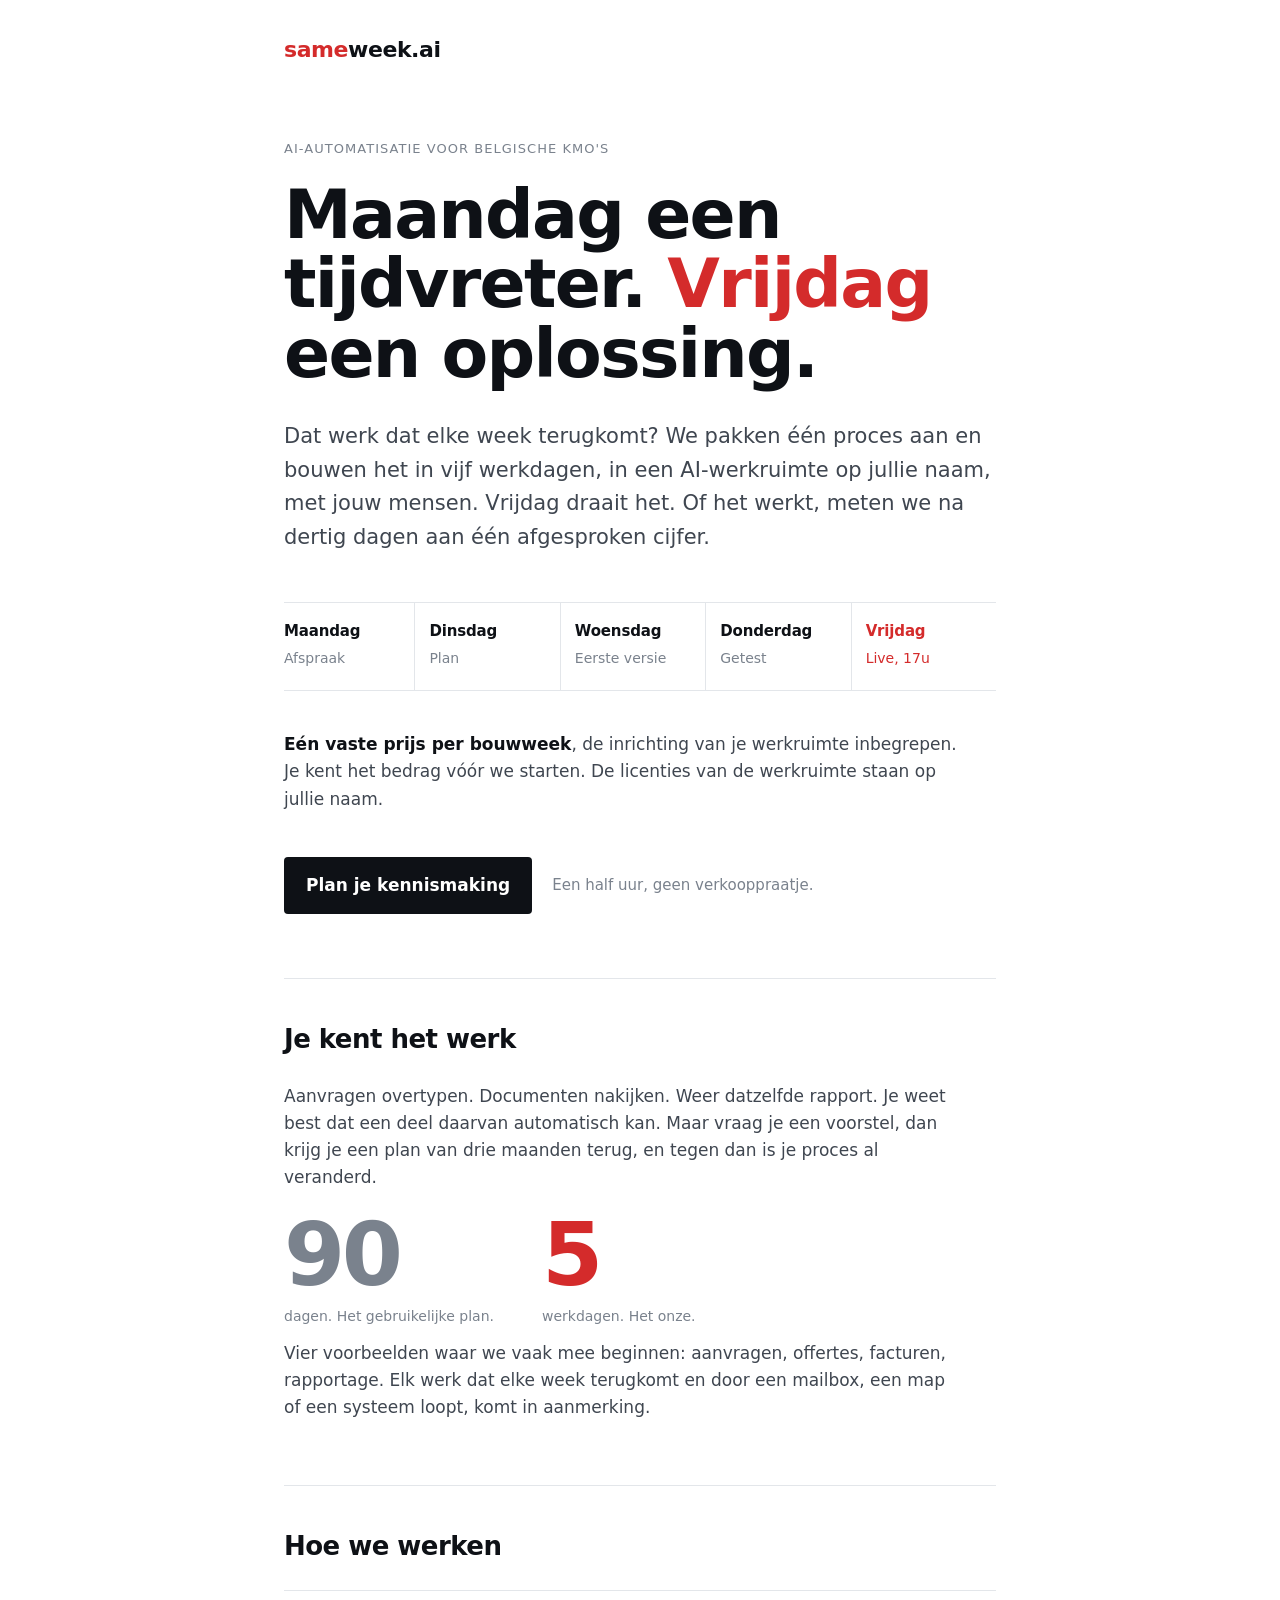
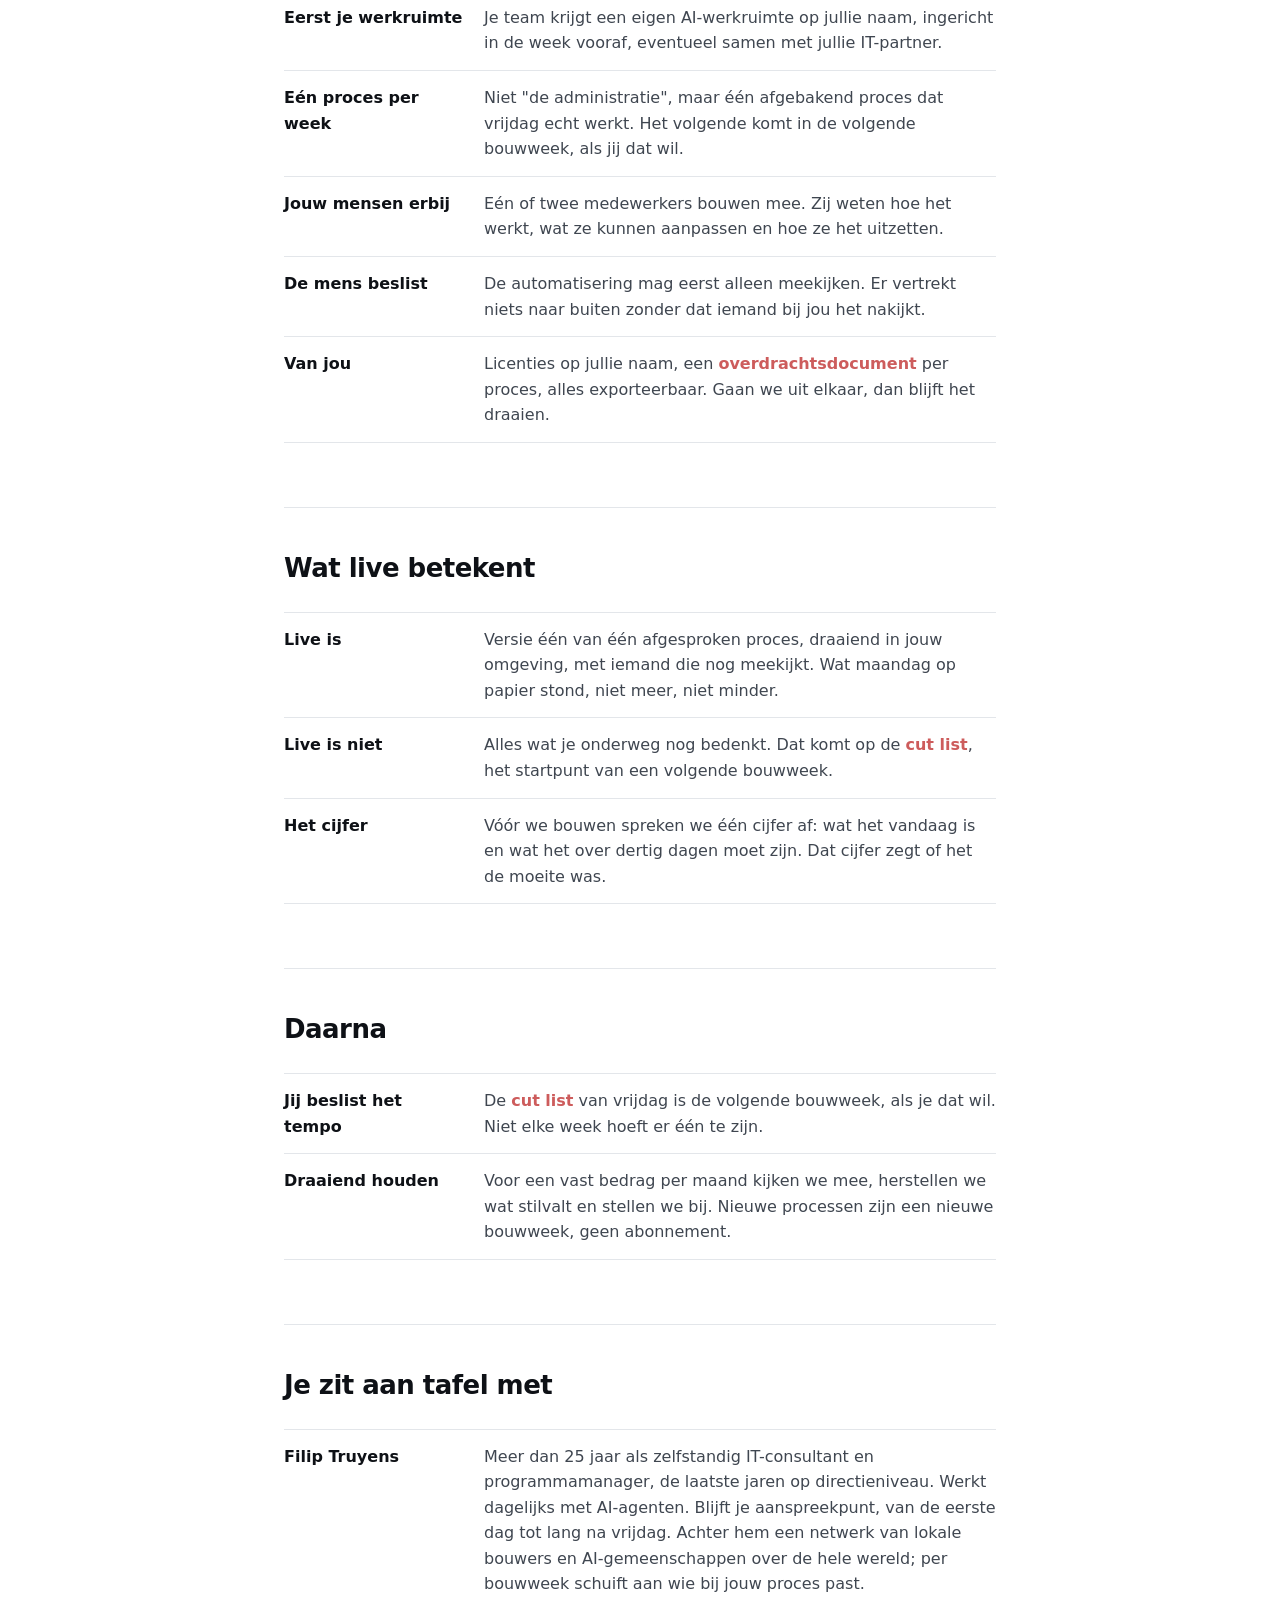
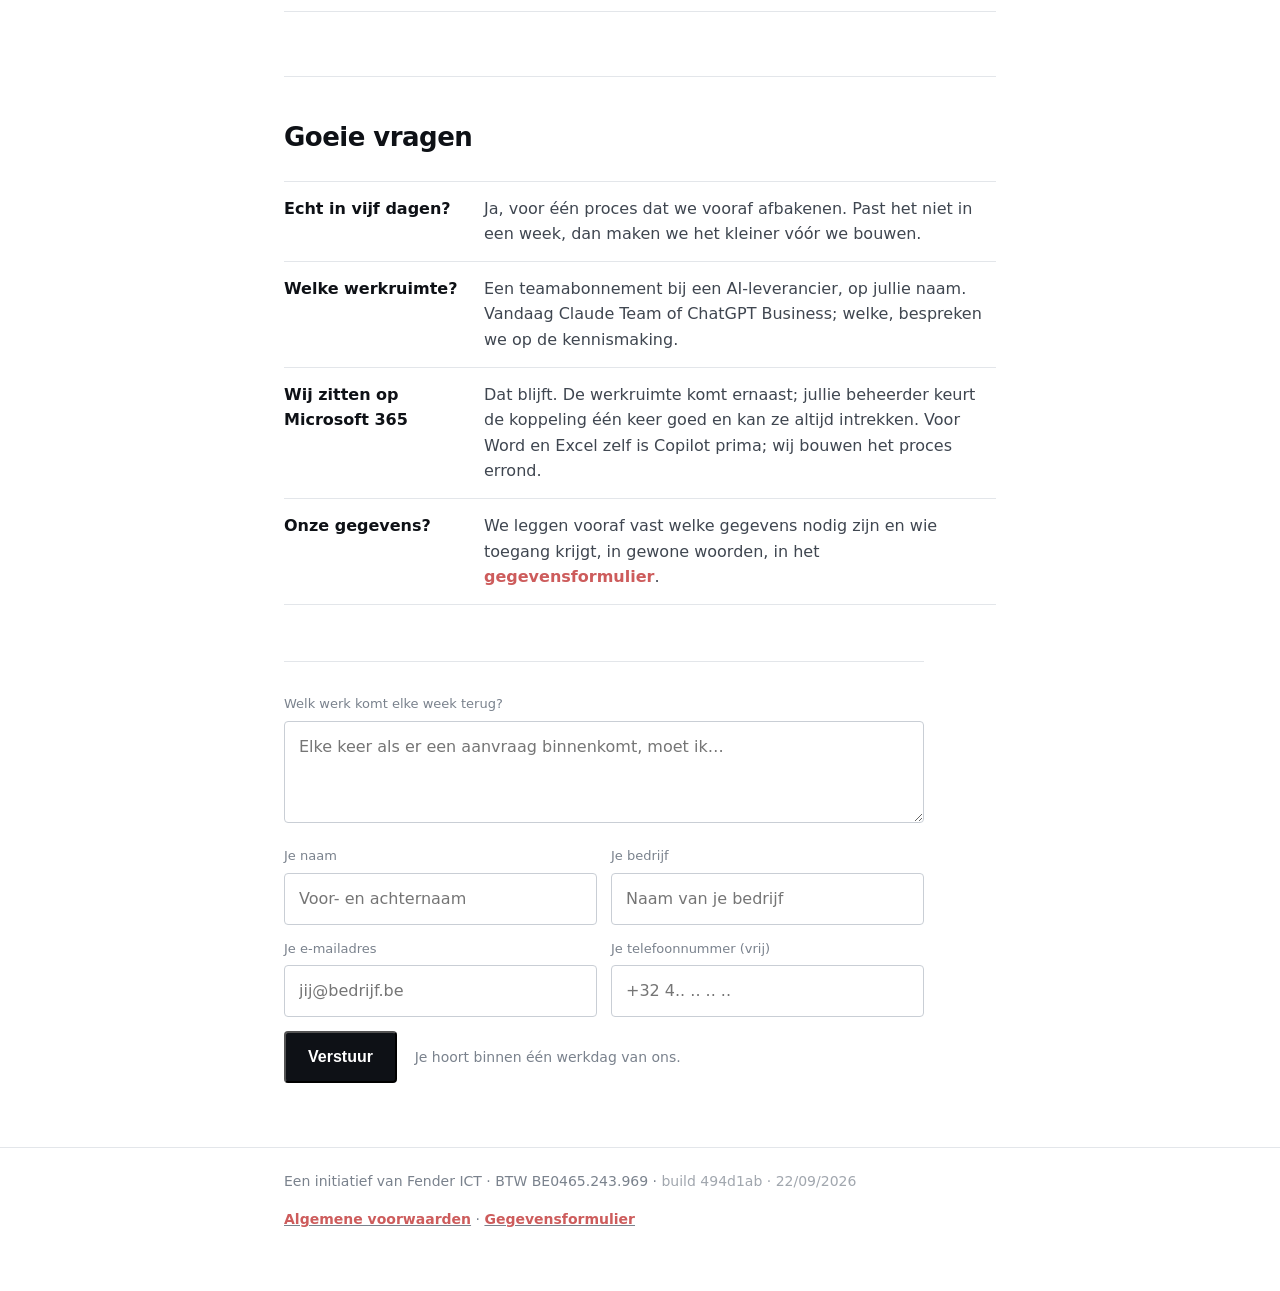
==== index.html @ 5e3fe1d9 "documentnamen vet en indian rood" ====
<!doctype html>
<html lang="nl">
<head>
<meta charset="utf-8">
<meta name="viewport" content="width=device-width, initial-scale=1, viewport-fit=cover">
<title>sameweek.ai · Maandag een tijdvreter. Vrijdag een oplossing.</title>
<meta name="description" content="Eén terugkerend proces minder op je bord. Sameweek.ai bouwt jouw AI-automatisatie in vijf werkdagen, in een AI-werkruimte op jullie naam, met jullie mensen.">
<meta property="og:type" content="website">
<meta property="og:site_name" content="sameweek.ai">
<meta property="og:locale" content="nl_BE">
<meta property="og:url" content="https://sameweek.ai/">
<meta property="og:title" content="Maandag een tijdvreter. Vrijdag een oplossing.">
<meta property="og:description" content="Eén terugkerend proces minder op je bord. Sameweek.ai bouwt jouw AI-automatisatie in vijf werkdagen, in een AI-werkruimte op jullie naam, met jullie mensen.">
<meta property="og:image" content="https://sameweek.ai/og.jpg">
<meta property="og:image:width" content="1200">
<meta property="og:image:height" content="630">
<meta property="og:image:alt" content="sameweek.ai: Maandag een tijdvreter. Vrijdag een oplossing.">
<meta name="twitter:card" content="summary_large_image">
<link rel="icon" href="data:image/svg+xml,<svg xmlns='http://www.w3.org/2000/svg' viewBox='0 0 32 32'><rect width='32' height='32' rx='6' fill='%230E1116'/><rect x='8' y='8' width='16' height='16' fill='%23D42B2B'/></svg>">
<link rel="stylesheet" href="stijl.css">
</head>
<body>
<header><div class="w"><a class="merk" href="/"><b>same</b>week.ai</a></div></header>
<main><div class="w">
  <p class="eyebrow">AI-automatisatie voor Belgische kmo's</p>
  <h1>Maandag een tijdvreter. <em>Vrijdag</em> een oplossing.</h1>
  <p class="lede">Dat werk dat elke week terugkomt? We pakken één proces aan en bouwen het in vijf werkdagen, in een AI-werkruimte op jullie naam, met jouw mensen. Vrijdag draait het. Of het werkt, meten we na dertig dagen aan één afgesproken cijfer.</p>

  <div class="week">
    <div><b>Maandag</b><span>Afspraak</span></div>
    <div><b>Dinsdag</b><span>Plan</span></div>
    <div><b>Woensdag</b><span>Eerste versie</span></div>
    <div><b>Donderdag</b><span>Getest</span></div>
    <div><b>Vrijdag</b><span>Live, 17u</span></div>
  </div>

  <p class="prijs"><b>Eén vaste prijs per bouwweek</b>, de inrichting van je werkruimte inbegrepen. Je kent het bedrag vóór we starten. De licenties van de werkruimte staan op jullie naam.</p>

  <div class="acties"><a class="knop" href="#contact">Plan je kennismaking</a><small>Een half uur, geen verkooppraatje.</small></div>

  <div class="blok"><h2>Je kent het werk</h2>
    <p class="tekst">Aanvragen overtypen. Documenten nakijken. Weer datzelfde rapport. Je weet best dat een deel daarvan automatisch kan. Maar vraag je een voorstel, dan krijg je een plan van drie maanden terug, en tegen dan is je proces al veranderd.</p>
    <div class="cijfers"><div><span class="n hol">90</span><small>dagen. Het gebruikelijke plan.</small></div><div><span class="n rood">5</span><small>werkdagen. Het onze.</small></div></div>
    <p class="tekst">Vier voorbeelden waar we vaak mee beginnen: aanvragen, offertes, facturen, rapportage. Elk werk dat elke week terugkomt en door een mailbox, een map of een systeem loopt, komt in aanmerking.</p>
  </div>

  <div class="blok"><h2>Hoe we werken</h2><div class="regels">
    <div><b>Eerst je werkruimte</b><p>Je team krijgt een eigen AI-werkruimte op jullie naam, ingericht in de week vooraf, eventueel samen met jullie IT-partner.</p></div>
    <div><b>Eén proces per week</b><p>Niet "de administratie", maar één afgebakend proces dat vrijdag echt werkt. Het volgende komt in de volgende bouwweek, als jij dat wil.</p></div>
    <div><b>Jouw mensen erbij</b><p>Eén of twee medewerkers bouwen mee. Zij weten hoe het werkt, wat ze kunnen aanpassen en hoe ze het uitzetten.</p></div>
    <div><b>De mens beslist</b><p>De automatisering mag eerst alleen meekijken. Er vertrekt niets naar buiten zonder dat iemand bij jou het nakijkt.</p></div>
    <div><b>Van jou</b><p>Licenties op jullie naam, een <span class="doc">overdrachtsdocument</span> per proces, alles exporteerbaar. Gaan we uit elkaar, dan blijft het draaien.</p></div>
  </div></div>

  <div class="blok"><h2>Wat live betekent</h2><div class="regels">
    <div><b>Live is</b><p>Versie één van één afgesproken proces, draaiend in jouw omgeving, met iemand die nog meekijkt. Wat maandag op papier stond, niet meer, niet minder.</p></div>
    <div><b>Live is niet</b><p>Alles wat je onderweg nog bedenkt. Dat komt op de <span class="doc">cut list</span>, het startpunt van een volgende bouwweek.</p></div>
    <div><b>Het cijfer</b><p>Vóór we bouwen spreken we één cijfer af: wat het vandaag is en wat het over dertig dagen moet zijn. Dat cijfer zegt of het de moeite was.</p></div>
  </div></div>

  <div class="blok"><h2>Daarna</h2><div class="regels">
    <div><b>Jij beslist het tempo</b><p>De <span class="doc">cut list</span> van vrijdag is de volgende bouwweek, als je dat wil. Niet elke week hoeft er één te zijn.</p></div>
    <div><b>Draaiend houden</b><p>Voor een vast bedrag per maand kijken we mee, herstellen we wat stilvalt en stellen we bij. Nieuwe processen zijn een nieuwe bouwweek, geen abonnement.</p></div>
  </div></div>

  <div class="blok"><h2>Je zit aan tafel met</h2><div class="wie">
    <b>Filip Truyens</b><p>Meer dan 25 jaar als zelfstandig IT-consultant en programmamanager, de laatste jaren op directieniveau. Werkt dagelijks met AI-agenten. Blijft je aanspreekpunt, van de eerste dag tot lang na vrijdag. Achter hem een netwerk van lokale bouwers en AI-gemeenschappen over de hele wereld; per bouwweek schuift aan wie bij jouw proces past.</p>
  </div></div>

  <div class="blok"><h2>Goeie vragen</h2><div class="regels">
    <div><b>Echt in vijf dagen?</b><p>Ja, voor één proces dat we vooraf afbakenen. Past het niet in een week, dan maken we het kleiner vóór we bouwen.</p></div>
    <div><b>Welke werkruimte?</b><p>Een teamabonnement bij een AI-leverancier, op jullie naam. Vandaag Claude Team of ChatGPT Business; welke, bespreken we op de kennismaking.</p></div>
    <div><b>Wij zitten op Microsoft 365</b><p>Dat blijft. De werkruimte komt ernaast; jullie beheerder keurt de koppeling één keer goed en kan ze altijd intrekken. Voor Word en Excel zelf is Copilot prima; wij bouwen het proces errond.</p></div>
    <div><b>Onze gegevens?</b><p>We leggen vooraf vast welke gegevens nodig zijn en wie toegang krijgt, in gewone woorden, in het <span class="doc">gegevensformulier</span>.</p></div>
  </div></div>

  <form id="contact" class="form" action="https://api.web3forms.com/submit" method="POST">
    <input type="hidden" name="access_key" value="3425cfd3-c807-4df4-b773-1aff9d4e64c7">
    <input type="hidden" name="subject" value="Kennismaking sameweek.ai">
    <input type="hidden" name="from_name" value="sameweek.ai">
    <input type="hidden" name="redirect" value="https://sameweek.ai/bedankt.html">
    <input type="checkbox" name="botcheck" tabindex="-1" autocomplete="off" aria-hidden="true" style="position:absolute;left:-9999px;width:1px;height:1px;opacity:0">
    <div class="vol"><label for="proces">Welk werk komt elke week terug?</label><textarea id="proces" name="proces" rows="3" required placeholder="Elke keer als er een aanvraag binnenkomt, moet ik…"></textarea></div>
    <div><label for="naam">Je naam</label><input id="naam" type="text" name="naam" autocomplete="name" required placeholder="Voor- en achternaam"></div>
    <div><label for="bedrijf">Je bedrijf</label><input id="bedrijf" type="text" name="bedrijf" autocomplete="organization" required placeholder="Naam van je bedrijf"></div>
    <div><label for="email">Je e-mailadres</label><input id="email" type="email" name="email" autocomplete="email" required placeholder="jij@bedrijf.be"></div>
    <div><label for="telefoon">Je telefoonnummer (vrij)</label><input id="telefoon" type="tel" name="telefoon" autocomplete="tel" inputmode="tel" placeholder="+32 4.. .. .. .."></div>
    <div class="vol"><button class="knop" type="submit">Verstuur</button> <small style="color:var(--inkt-3);font-size:14px;margin-left:12px">Je hoort binnen één werkdag van ons.</small></div>
  </form>
</div></main>
<footer><div class="w">
  <span>Een initiatief van Fender ICT · BTW BE0465.243.969 · <span class="build">build 494d1ab · 22/09/2026</span></span>
  <span><a href="voorwaarden.html"><span class="doc">Algemene voorwaarden</span></a> · <a href="gegevens.html"><span class="doc">Gegevensformulier</span></a></span>
</div></footer>
</body>
</html>
---- stijl.css ----
@font-face{font-family:"Inter";src:url(fonts/Inter-Variable.woff2) format("woff2");font-weight:100 900;font-display:swap}
@font-face{font-family:"Instrument Sans";src:url(fonts/InstrumentSans-Variable.woff2) format("woff2");font-weight:400 700;font-display:swap}
:root{
  --wit:#FFFFFF; --grijs:#F5F6F8; --lijn:#E3E6EA; --lijn-2:#C9CED5;
  --inkt:#0E1116; --inkt-2:#3F4650; --inkt-3:#7A828D;
  --rood:#D42B2B; --rood-2:#B81F1F;
  --kop:"Instrument Sans","Segoe UI Variable Display","Segoe UI",system-ui,sans-serif;
  --tekst:"Inter","Segoe UI",system-ui,sans-serif;
}
*{box-sizing:border-box;margin:0;padding:0}
html{background:var(--wit);color:var(--inkt);font-family:var(--tekst);font-size:18px;line-height:1.6;-webkit-font-smoothing:antialiased}
body{min-height:100vh;display:flex;flex-direction:column}
a{color:inherit}
em{font-style:normal;color:var(--rood)}
.w{width:100%;max-width:760px;margin:0 auto;padding:0 24px}
header{padding:32px 0 0}
.merk{font-family:var(--kop);font-weight:700;font-size:22px;letter-spacing:-0.02em;text-decoration:none}
.merk b{color:var(--rood)}
main{flex:1;padding:72px 0 64px}
.eyebrow{font-size:13px;letter-spacing:.08em;text-transform:uppercase;color:var(--inkt-3);margin-bottom:20px}
h1{font-family:var(--kop);font-weight:700;font-size:clamp(40px,7vw,68px);line-height:1.02;letter-spacing:-0.025em;text-wrap:balance;max-width:14ch}
.lede{font-size:21px;color:var(--inkt-2);margin:32px 0 0;max-width:38em}
.week{display:flex;gap:0;margin:48px 0 0;border-top:1px solid var(--lijn);border-bottom:1px solid var(--lijn)}
.week div{flex:1;padding:16px 0 18px;border-right:1px solid var(--lijn);padding-left:14px}
.week div:first-child{padding-left:0}
.week div:last-child{border-right:0}
.week b{display:block;font-family:var(--kop);font-weight:700;font-size:15px;letter-spacing:-0.01em}
.week span{font-size:14px;color:var(--inkt-3)}
.week div:last-child b,.week div:last-child span{color:var(--rood)}
.prijs{margin:40px 0 0;font-size:17px;color:var(--inkt-2);max-width:40em}
.prijs b{color:var(--inkt);font-weight:600}
.acties{margin:44px 0 0;display:flex;align-items:center;gap:20px;flex-wrap:wrap}
.knop{display:inline-block;background:var(--inkt);color:#fff;text-decoration:none;padding:15px 22px;font-weight:600;font-size:17px;border-radius:4px}
.knop:hover{background:var(--rood-2)}
.acties small{color:var(--inkt-3);font-size:15px}
form{margin:56px 0 0;padding:32px 0 0;border-top:1px solid var(--lijn);display:grid;grid-template-columns:1fr 1fr;gap:14px;max-width:640px}
form .vol{grid-column:1/-1}
form label{display:block;font-size:13px;color:var(--inkt-3);margin-bottom:6px}
form input,form textarea{width:100%;font:inherit;font-size:16px;padding:12px 14px;border:1px solid var(--lijn-2);border-radius:4px;background:#fff}
form textarea{min-height:88px}
form .knop{font-size:16px}

.cijfers{display:flex;gap:48px;margin:20px 0 8px}
.cijfers .n{font-family:var(--kop);font-weight:700;font-size:88px;line-height:1;letter-spacing:-0.04em}
.cijfers .hol{color:var(--inkt-3)} .cijfers .rood{color:var(--rood)}
.cijfers small{display:block;color:var(--inkt-3);font-size:14px;margin-top:6px}
.blok p.tekst{color:var(--inkt-2);font-size:17px;max-width:40em;margin-top:12px}
.blok p.tekst a{color:var(--inkt)}
.wie{display:grid;grid-template-columns:180px 1fr;gap:20px;padding:14px 0;border-top:1px solid var(--lijn);border-bottom:1px solid var(--lijn);font-size:16px}
.wie b{font-family:var(--kop);font-weight:600}
.wie p{color:var(--inkt-2);max-width:none}
@media (max-width:640px){ .wie{grid-template-columns:1fr;gap:4px} }
.blok{margin:64px 0 0;padding:40px 0 0;border-top:1px solid var(--lijn)}
.blok h2{font-family:var(--kop);font-weight:700;font-size:26px;letter-spacing:-0.02em;margin-bottom:22px}
.regels div{display:grid;grid-template-columns:180px 1fr;gap:20px;padding:14px 0;border-top:1px solid var(--lijn);font-size:16px}
.regels div:last-child{border-bottom:1px solid var(--lijn)}
.regels b{font-family:var(--kop);font-weight:600;font-size:16px}
.regels p{color:var(--inkt-2);max-width:none}
@media (max-width:640px){ .regels div{grid-template-columns:1fr;gap:4px} }
footer{border-top:1px solid var(--lijn);padding:22px 0 32px;font-size:14px;color:var(--inkt-3)}
footer .w{display:flex;justify-content:space-between;gap:16px;flex-wrap:wrap}
@media (max-width:640px){
  main{padding:48px 0 40px}
  .week{flex-direction:column}
  .week div{border-right:0;border-bottom:1px solid var(--lijn);padding:12px 0;display:flex;justify-content:space-between;align-items:baseline}
  .week div:last-child{border-bottom:0}
  form{grid-template-columns:1fr}
}

.doc{padding:56px 0 64px}
.doc h1{font-size:clamp(34px,5vw,52px);max-width:18ch;margin-bottom:12px}
.doc .intro{color:var(--inkt-3);font-size:15px;margin-bottom:28px}
.doc h2{font-family:var(--kop);font-weight:700;font-size:22px;letter-spacing:-0.02em;margin:40px 0 12px;padding-top:24px;border-top:1px solid var(--lijn)}
.doc p,.doc li,.doc dd{color:var(--inkt-2);font-size:17px;max-width:62ch;margin-bottom:12px}
.doc ul,.doc ol{padding-left:22px;margin-bottom:12px}
.doc dt{font-family:var(--kop);font-weight:600;margin-top:14px}
.doc a{color:var(--inkt)}
.doc .terug{display:inline-block;margin-top:32px;font-weight:600;text-decoration:none;border-bottom:2px solid var(--inkt)}
.doc .terug:hover{color:var(--rood-2);border-color:var(--rood-2)}
.build{opacity:.7}

.doc{font-weight:600;color:#CD5C5C}
a .doc,.doc a{color:#CD5C5C}
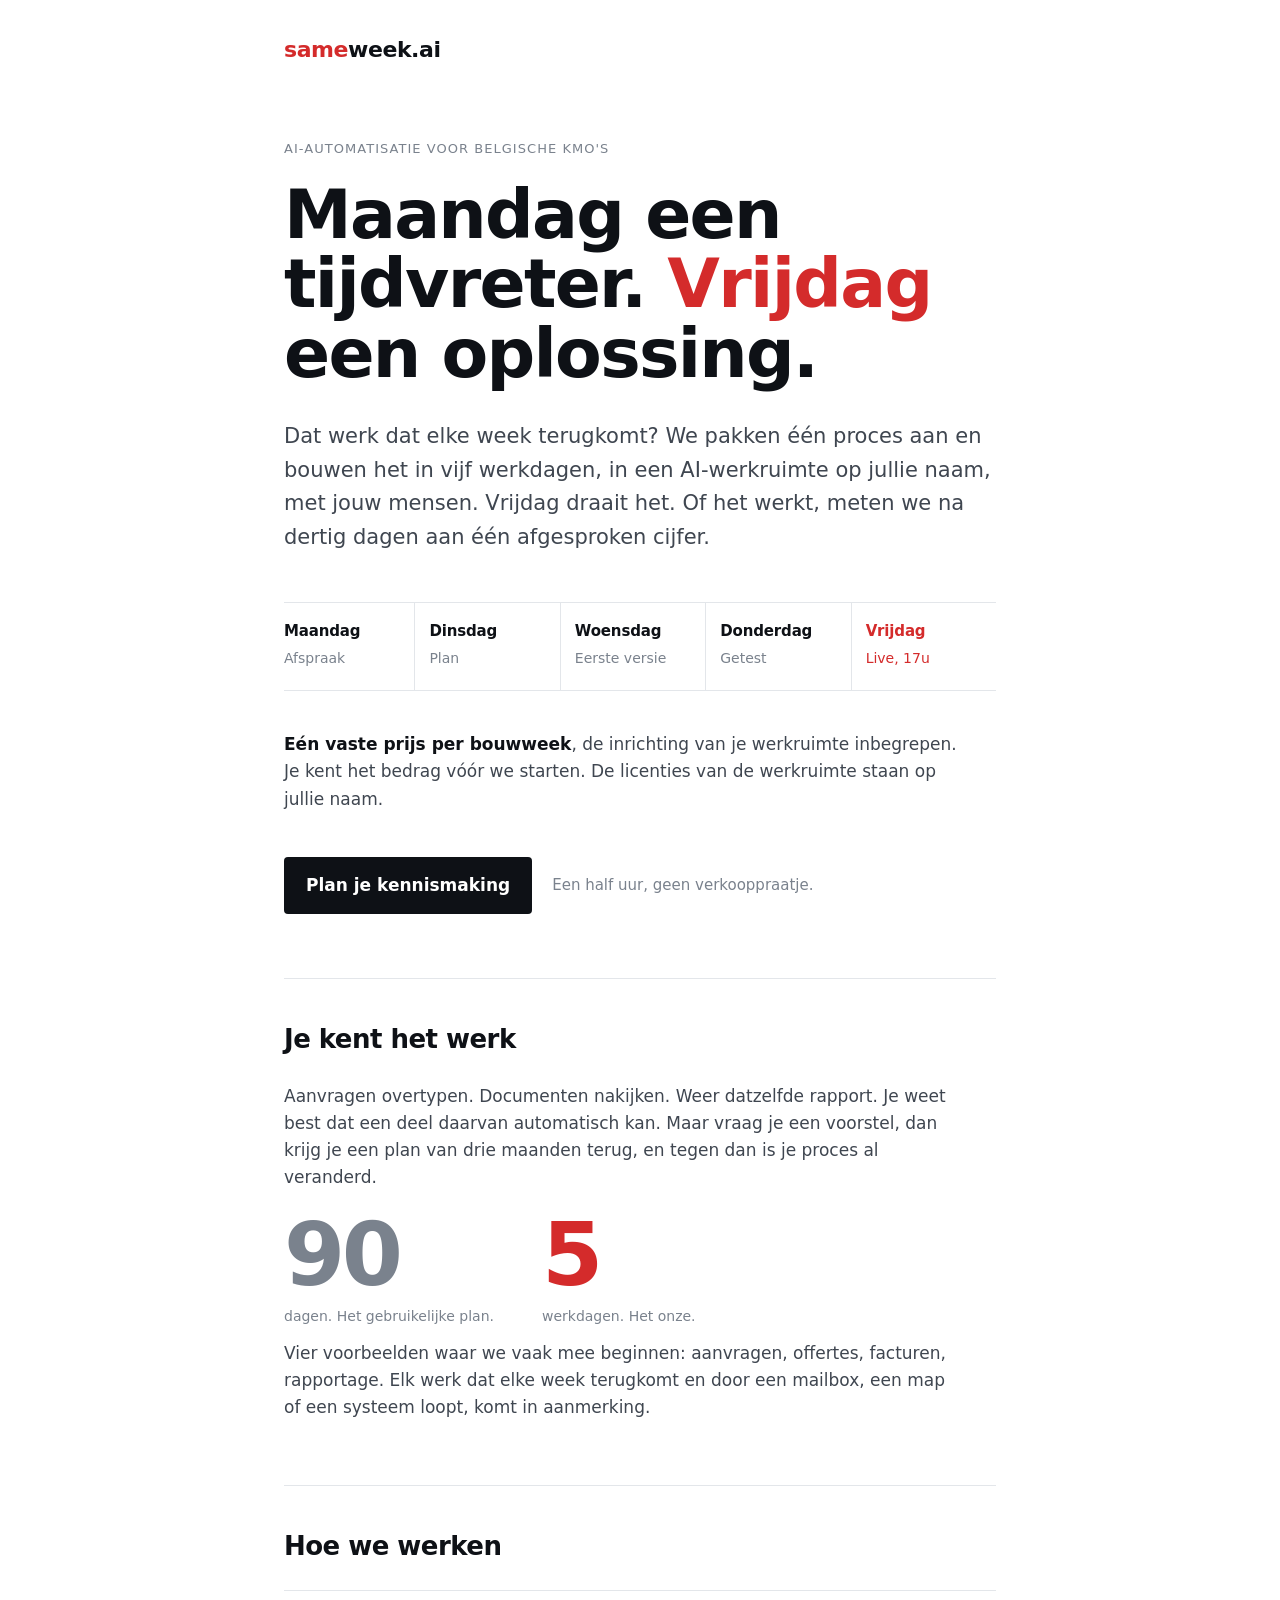
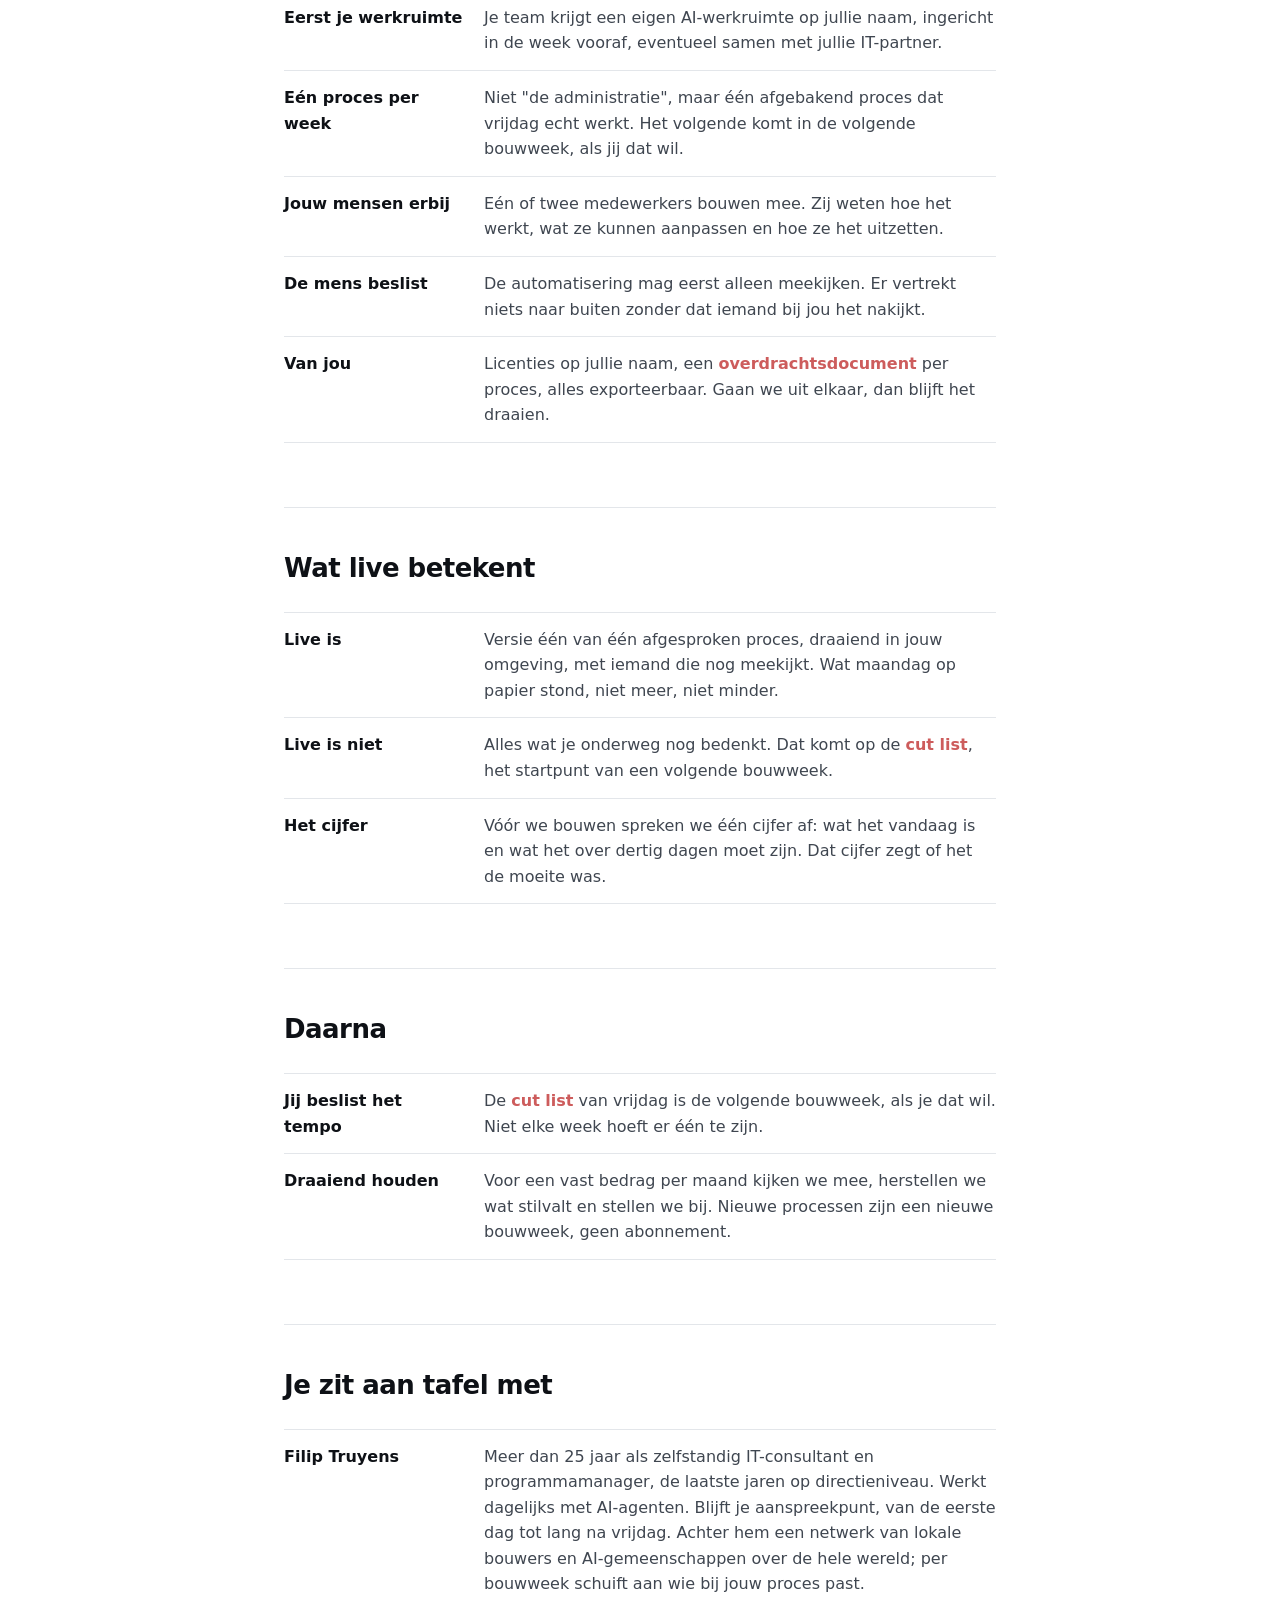
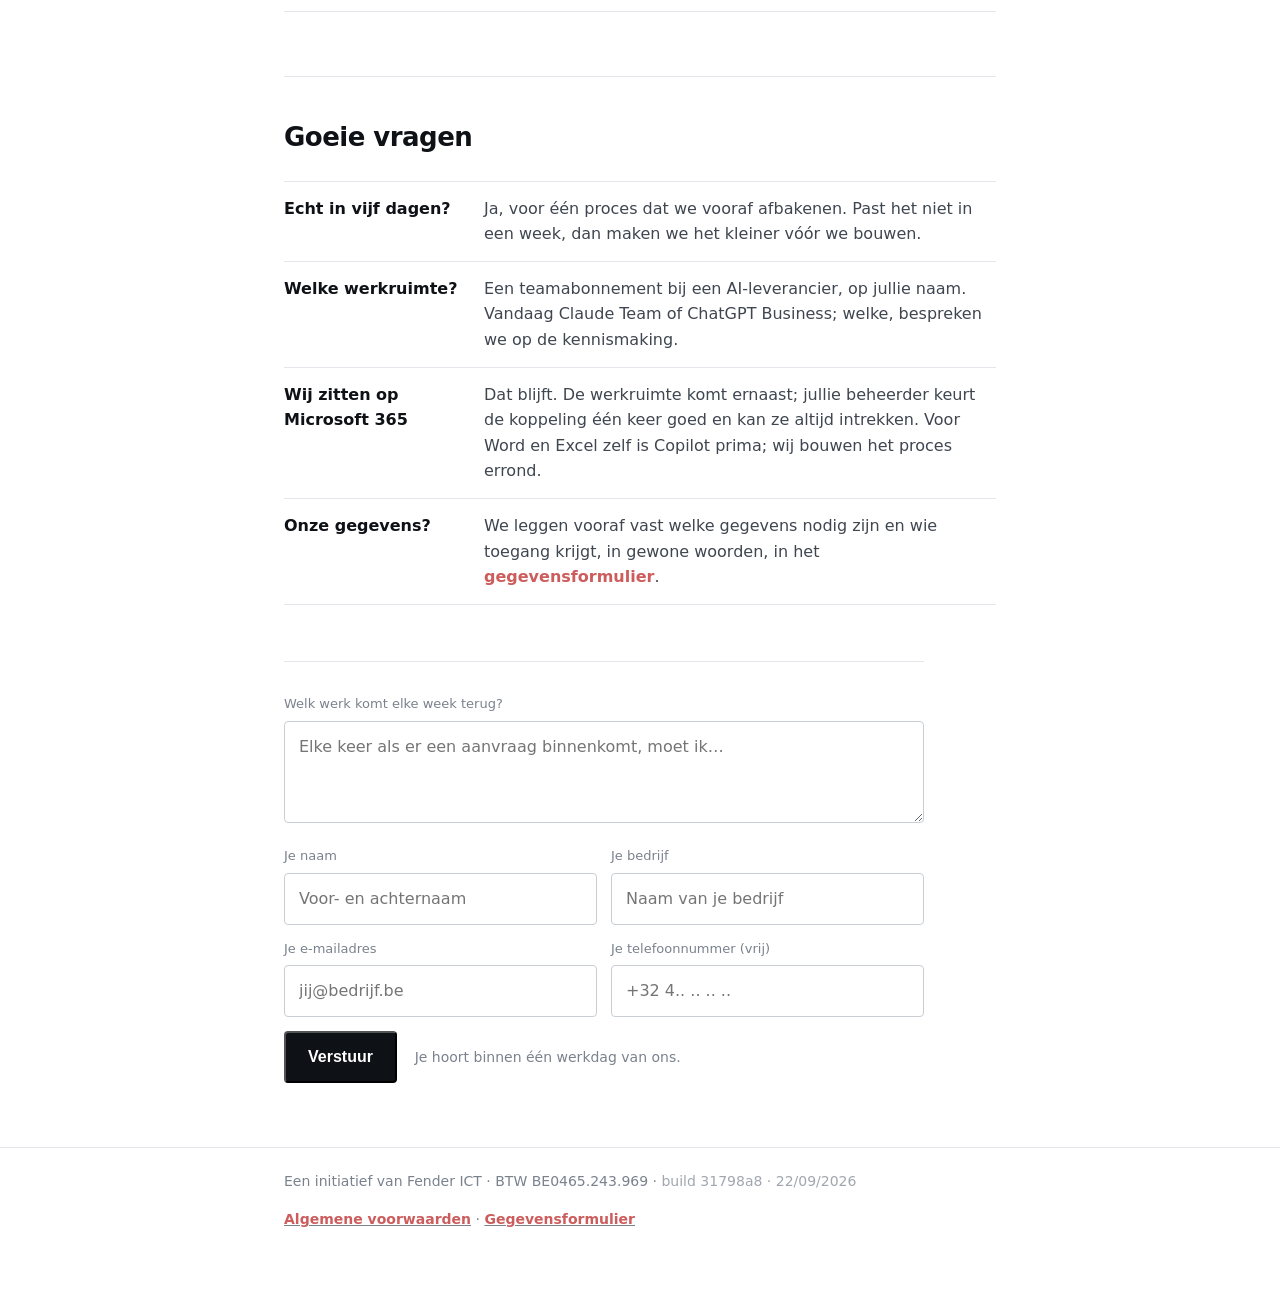
==== commit e7b21858: "og.jpg in de nieuwe stijl" ====
--- a/index.html
+++ b/index.html
@@ -89,7 +89,7 @@
   </form>
 </div></main>
 <footer><div class="w">
-  <span>Een initiatief van Fender ICT · BTW BE0465.243.969 · <span class="build">build 494d1ab · 22/09/2026</span></span>
+  <span>Een initiatief van Fender ICT · BTW BE0465.243.969 · <span class="build">build 31798a8 · 22/09/2026</span></span>
   <span><a href="voorwaarden.html"><span class="doc">Algemene voorwaarden</span></a> · <a href="gegevens.html"><span class="doc">Gegevensformulier</span></a></span>
 </div></footer>
 </body>
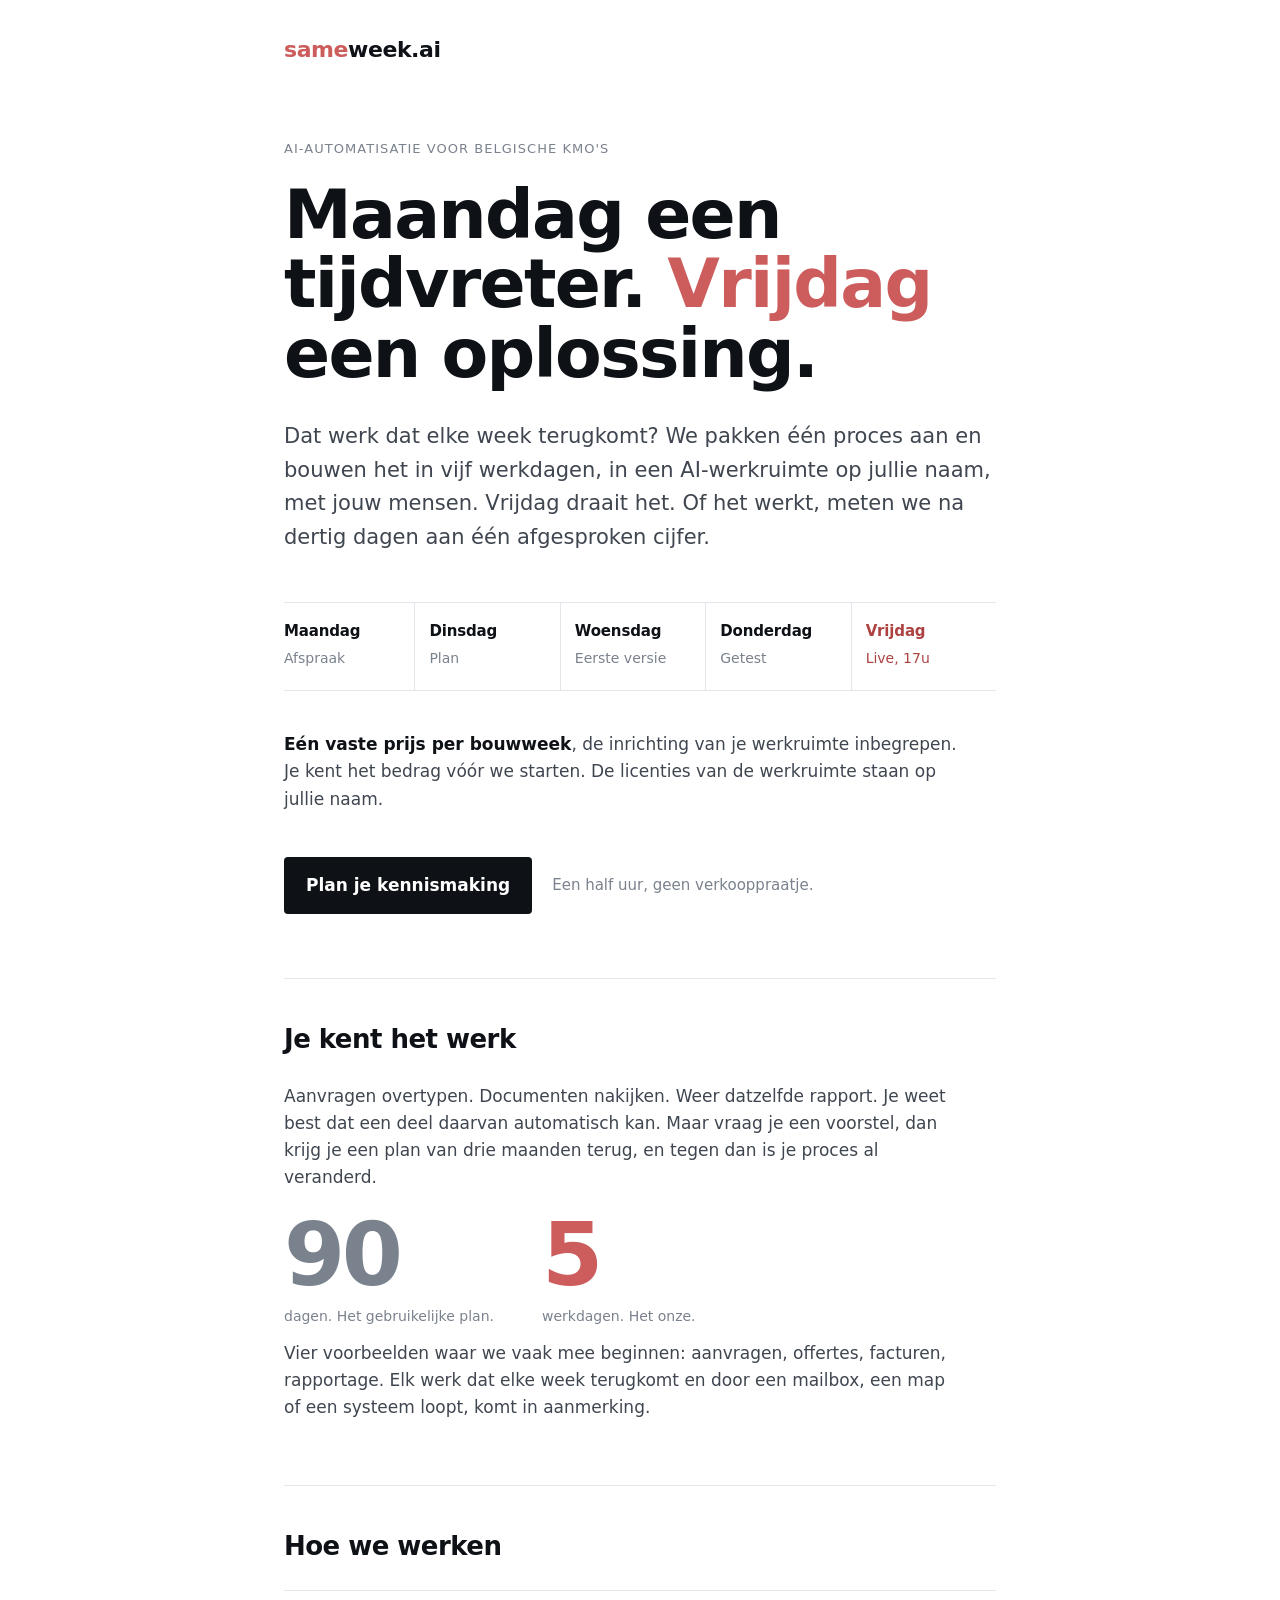
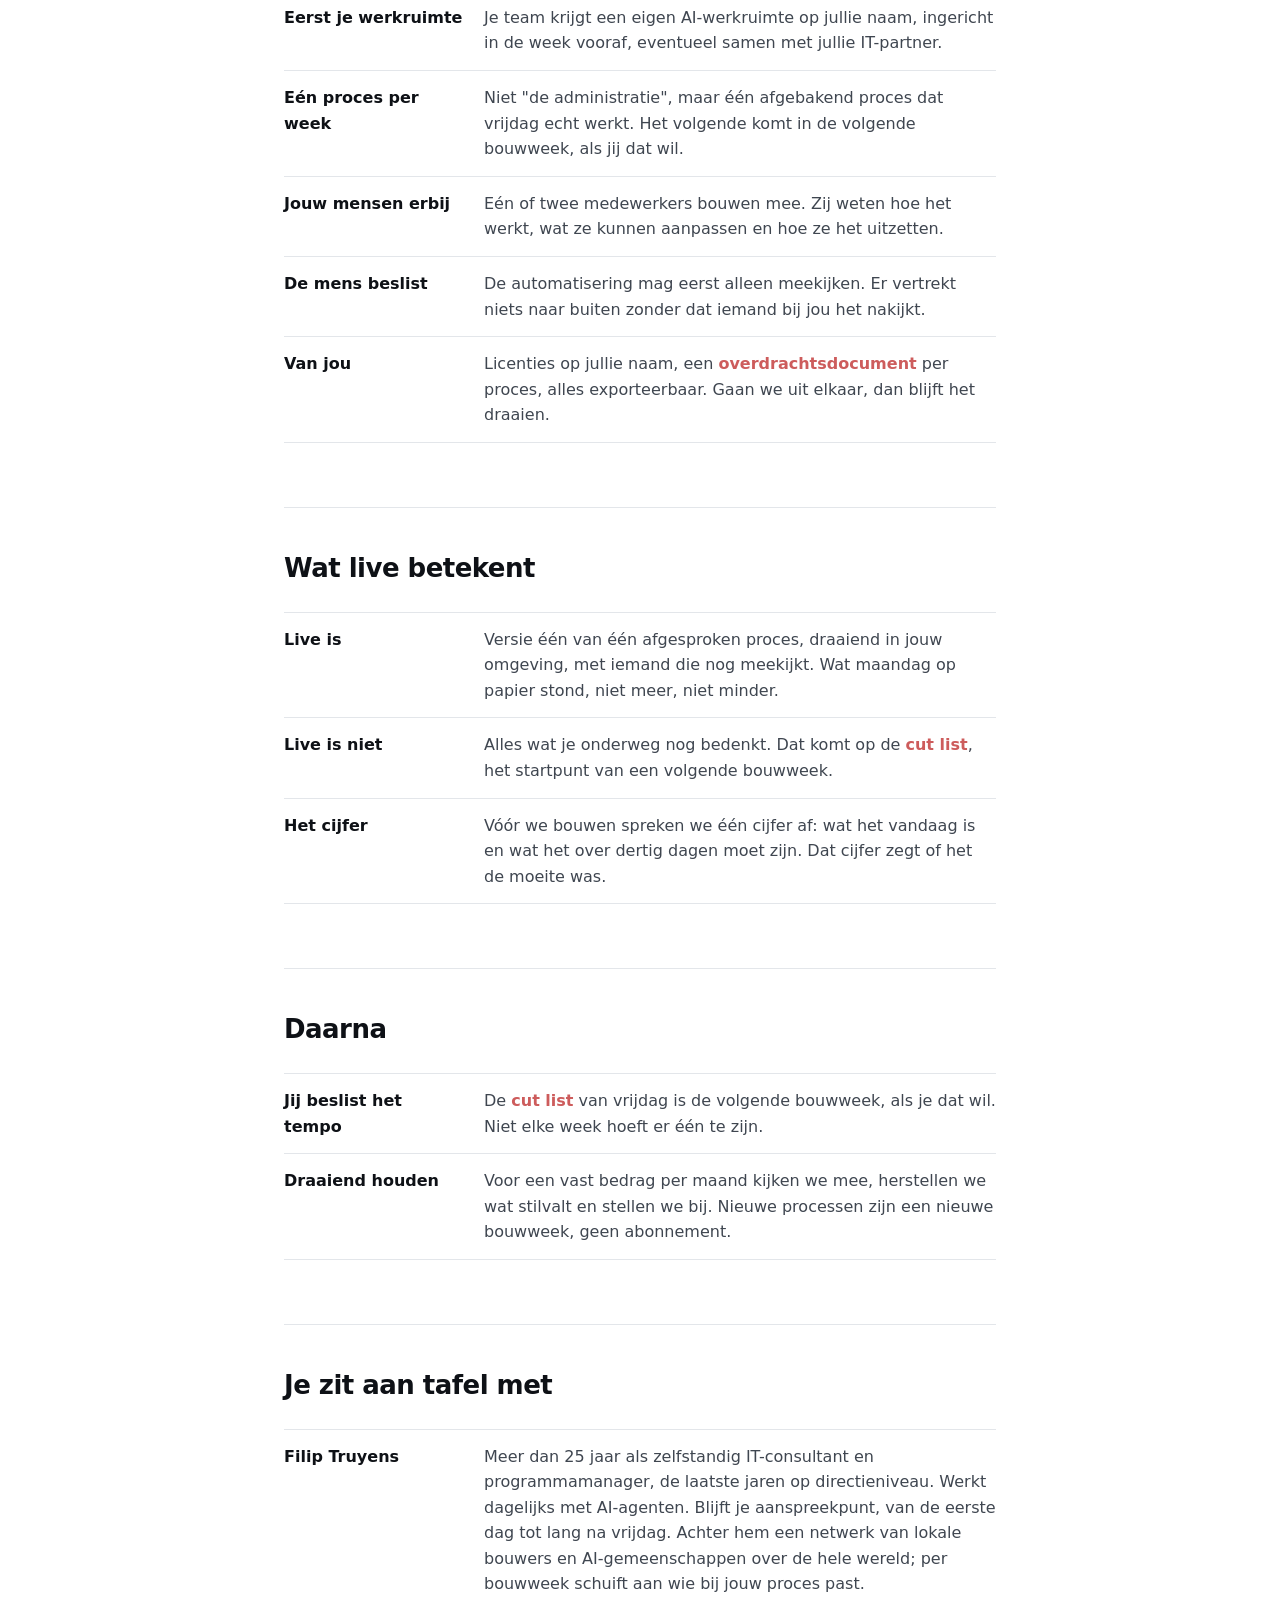
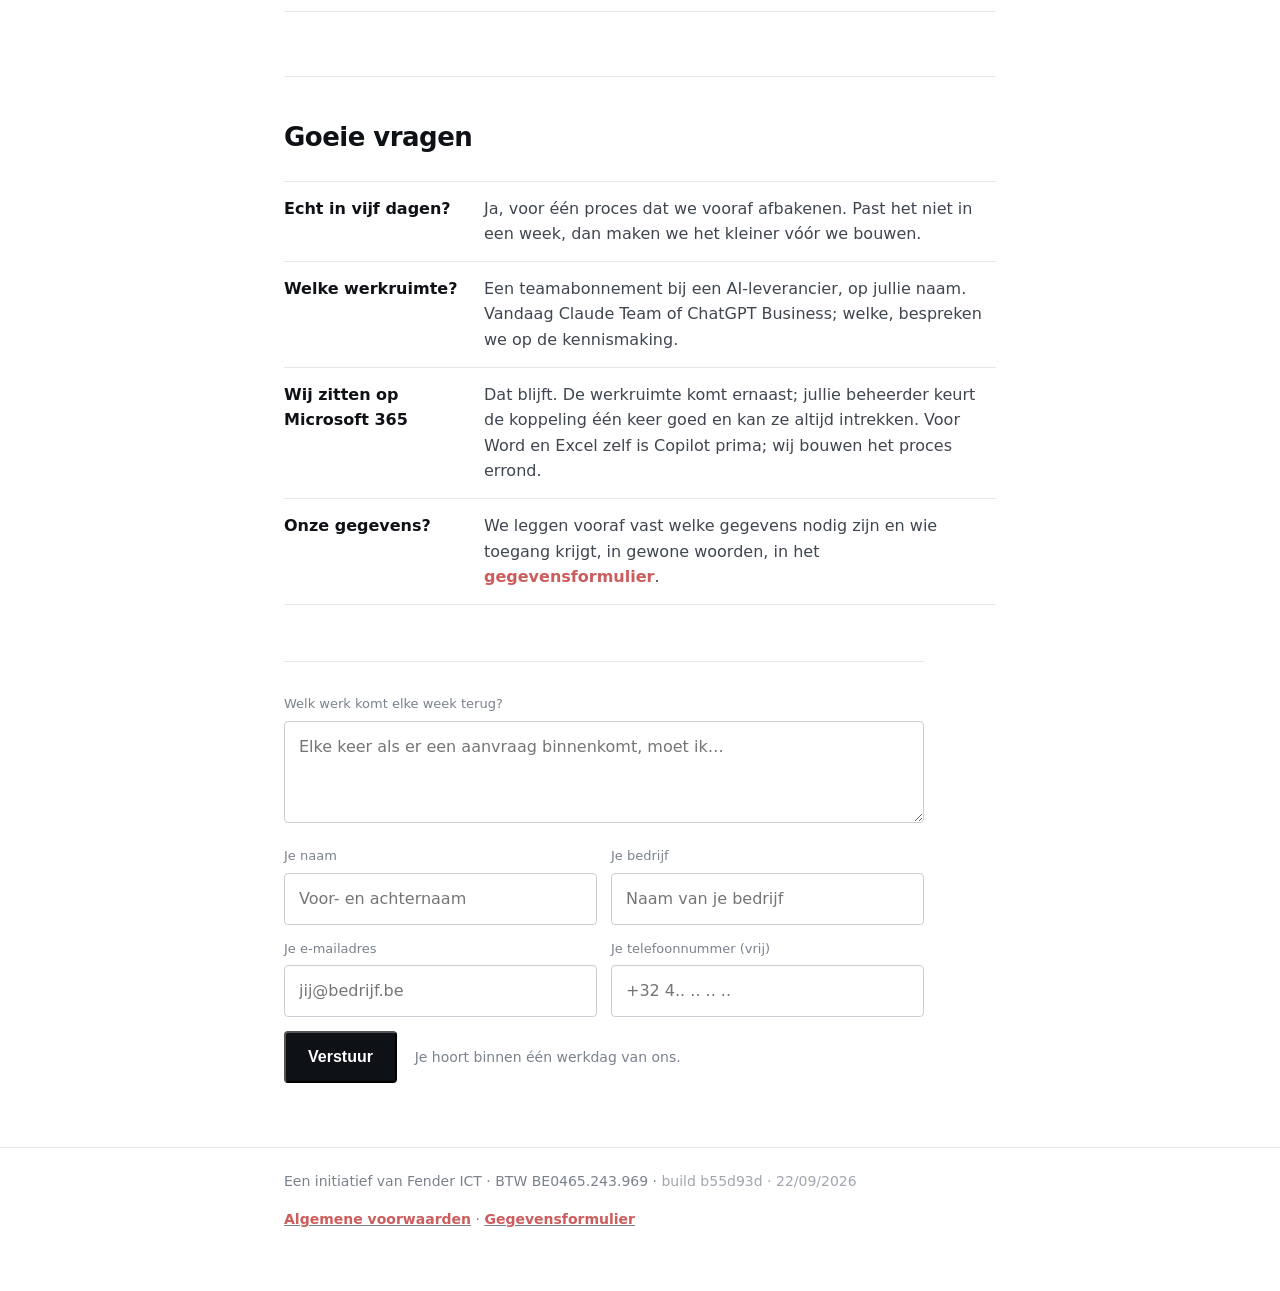
==== commit d1f38385: "Huisstijl 2: één rood (#CD5C5C / #AD4242), og.jpg in de nieuwe kleur" ====
--- a/index.html
+++ b/index.html
@@ -89,7 +89,7 @@
   </form>
 </div></main>
 <footer><div class="w">
-  <span>Een initiatief van Fender ICT · BTW BE0465.243.969 · <span class="build">build 31798a8 · 22/09/2026</span></span>
+  <span>Een initiatief van Fender ICT · BTW BE0465.243.969 · <span class="build">build b55d93d · 22/09/2026</span></span>
   <span><a href="voorwaarden.html"><span class="doc">Algemene voorwaarden</span></a> · <a href="gegevens.html"><span class="doc">Gegevensformulier</span></a></span>
 </div></footer>
 </body>
--- a/stijl.css
+++ b/stijl.css
@@ -3,7 +3,7 @@
 :root{
   --wit:#FFFFFF; --grijs:#F5F6F8; --lijn:#E3E6EA; --lijn-2:#C9CED5;
   --inkt:#0E1116; --inkt-2:#3F4650; --inkt-3:#7A828D;
-  --rood:#D42B2B; --rood-2:#B81F1F;
+  --rood:#CD5C5C; --rood-2:#AD4242;
   --kop:"Instrument Sans","Segoe UI Variable Display","Segoe UI",system-ui,sans-serif;
   --tekst:"Inter","Segoe UI",system-ui,sans-serif;
 }
@@ -26,7 +26,7 @@
 .week div:last-child{border-right:0}
 .week b{display:block;font-family:var(--kop);font-weight:700;font-size:15px;letter-spacing:-0.01em}
 .week span{font-size:14px;color:var(--inkt-3)}
-.week div:last-child b,.week div:last-child span{color:var(--rood)}
+.week div:last-child b,.week div:last-child span{color:var(--rood-2)}
 .prijs{margin:40px 0 0;font-size:17px;color:var(--inkt-2);max-width:40em}
 .prijs b{color:var(--inkt);font-weight:600}
 .acties{margin:44px 0 0;display:flex;align-items:center;gap:20px;flex-wrap:wrap}
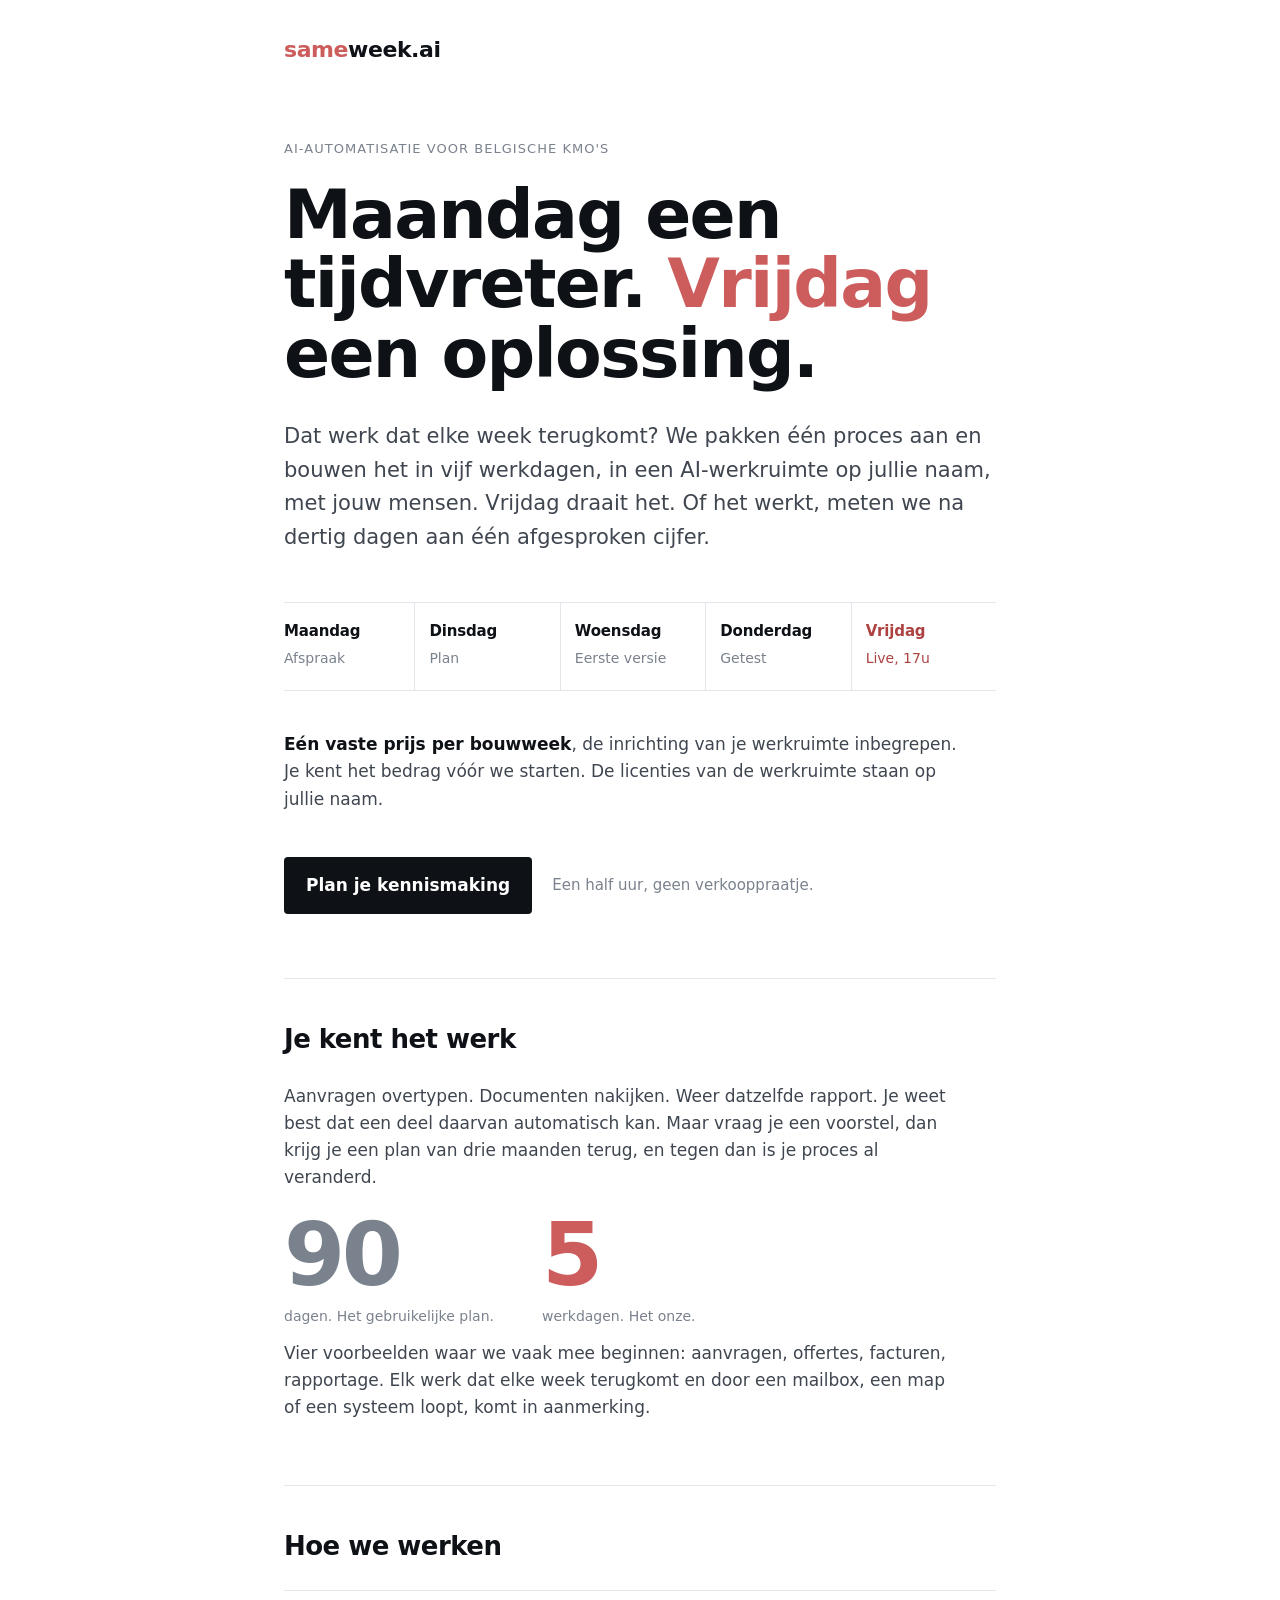
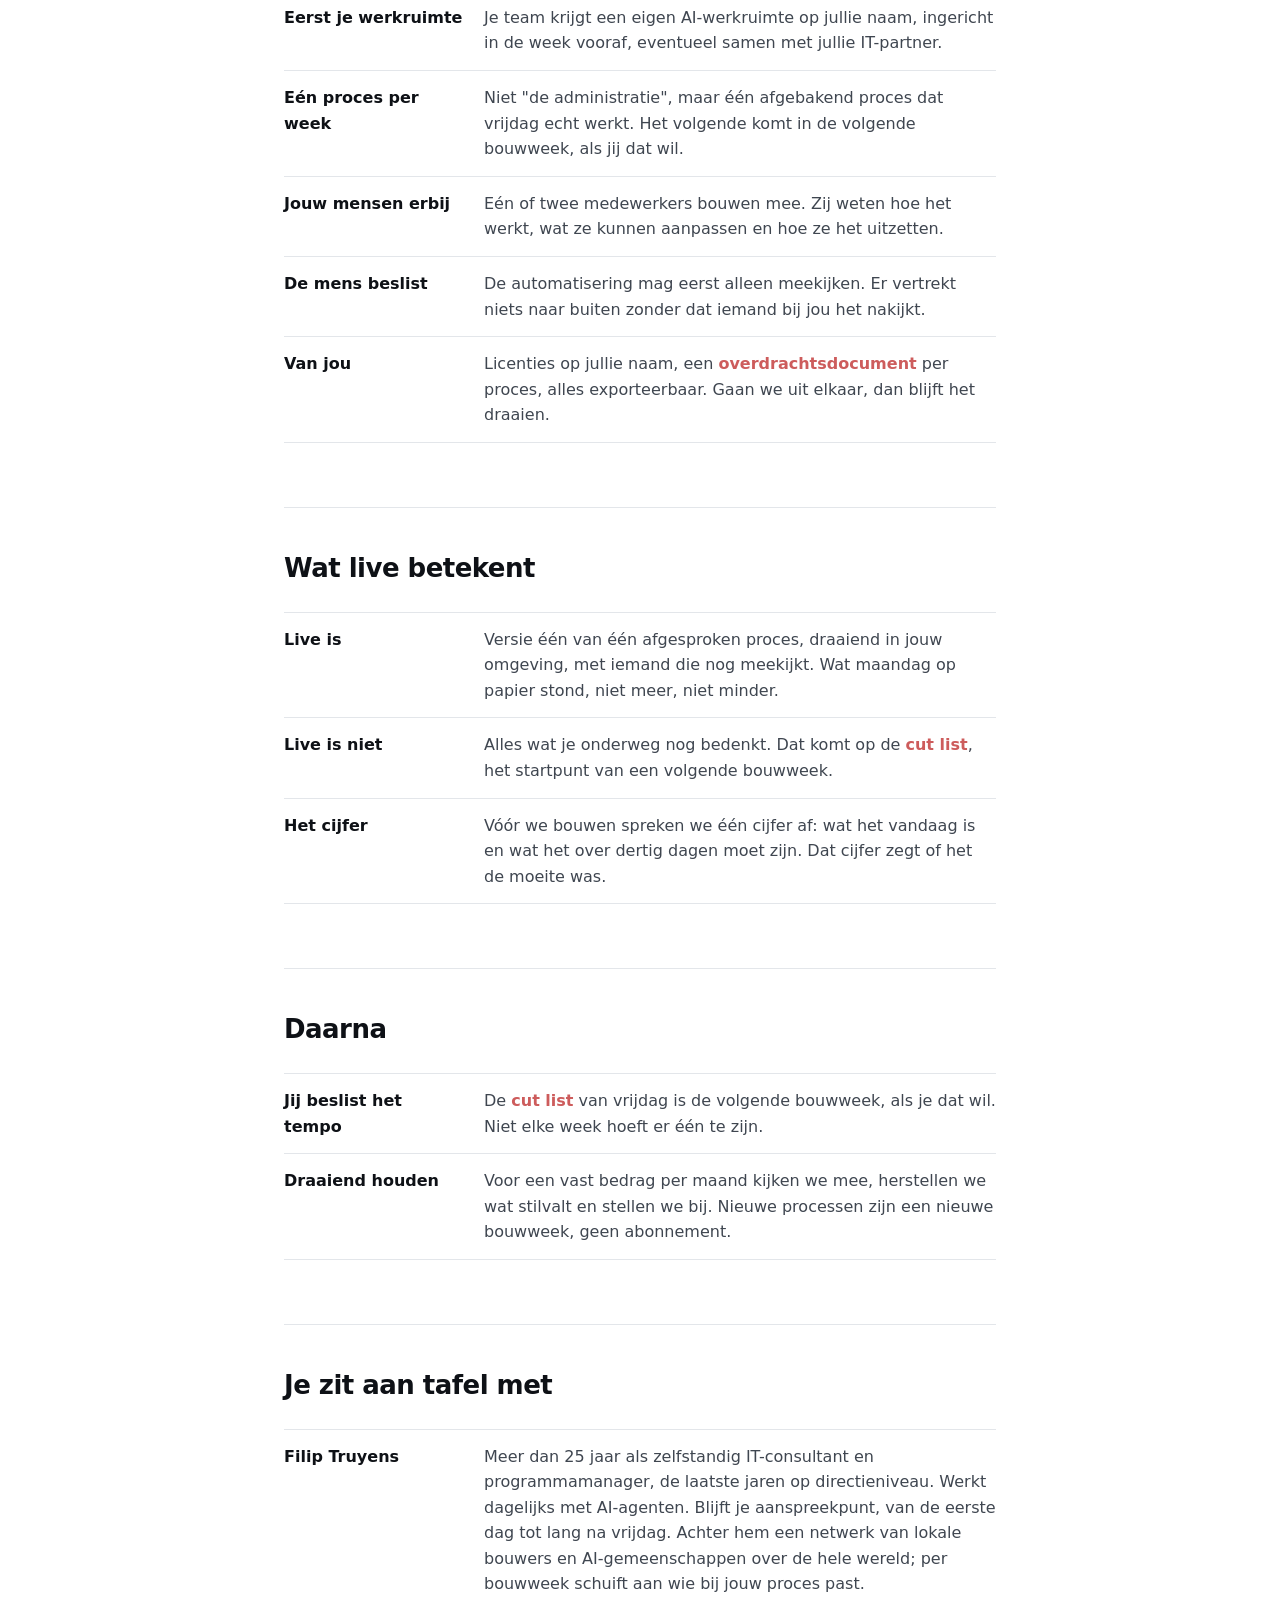
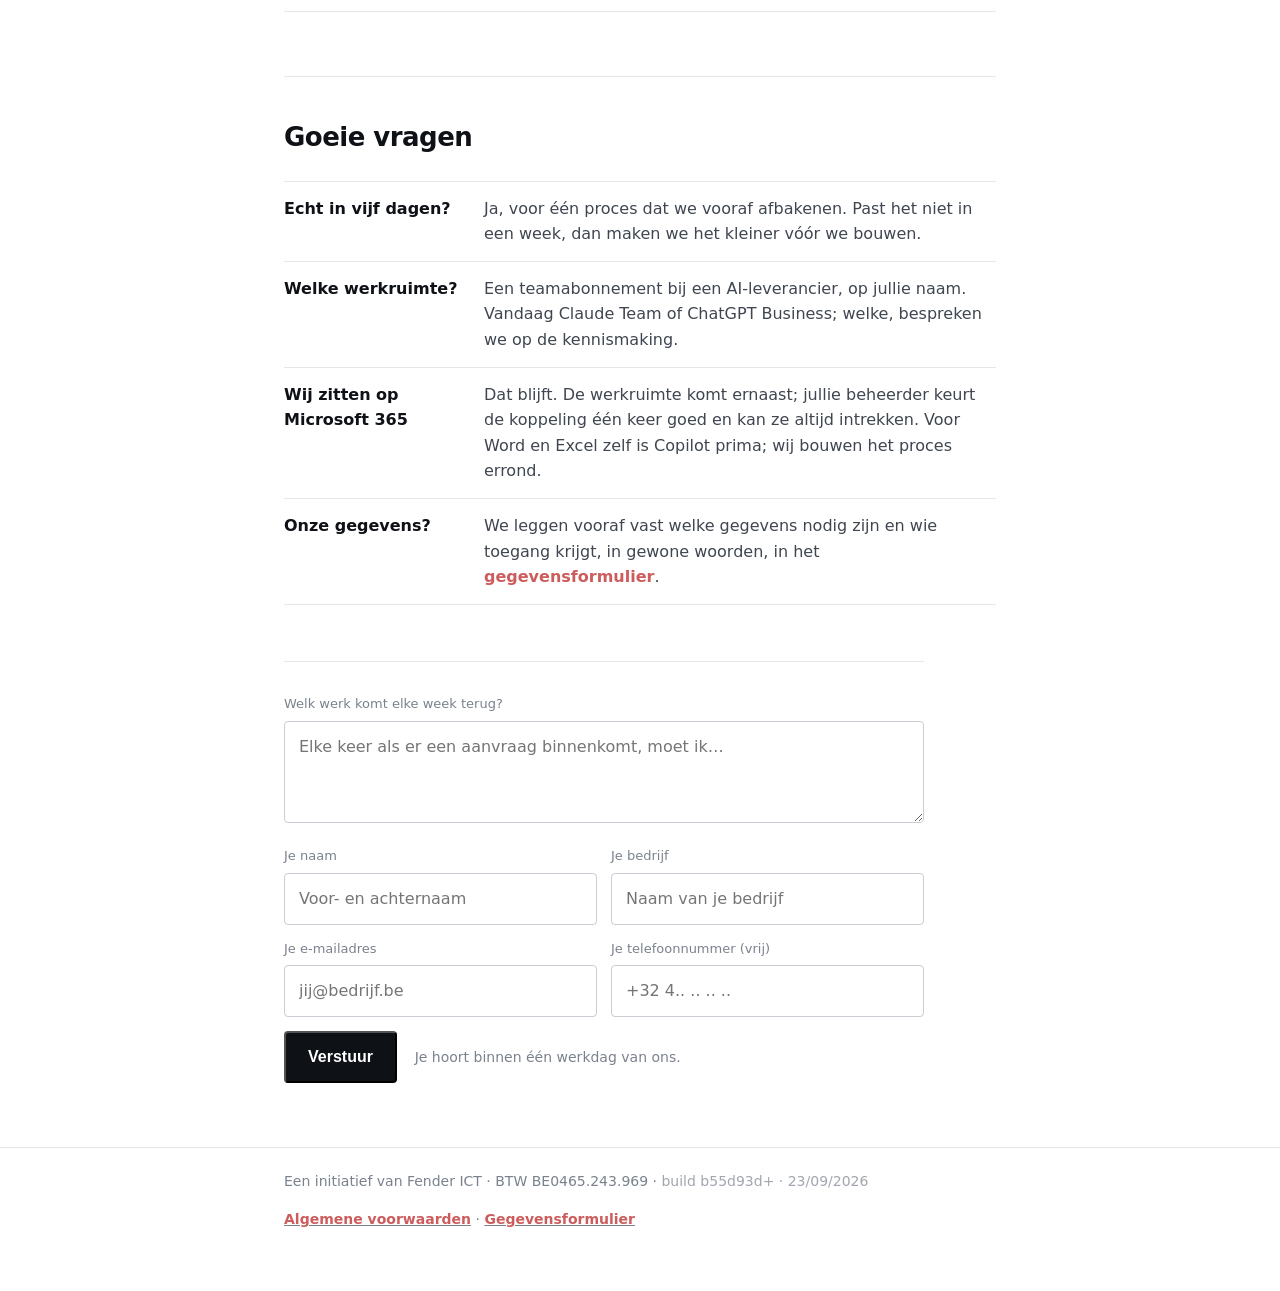
==== commit 29d86c9f: "Documentnamen: rood alleen op de namen zelf, niet op de hele pagina" ====
--- a/index.html
+++ b/index.html
@@ -89,7 +89,7 @@
   </form>
 </div></main>
 <footer><div class="w">
-  <span>Een initiatief van Fender ICT · BTW BE0465.243.969 · <span class="build">build b55d93d · 22/09/2026</span></span>
+  <span>Een initiatief van Fender ICT · BTW BE0465.243.969 · <span class="build">build b55d93d+ · 23/09/2026</span></span>
   <span><a href="voorwaarden.html"><span class="doc">Algemene voorwaarden</span></a> · <a href="gegevens.html"><span class="doc">Gegevensformulier</span></a></span>
 </div></footer>
 </body>
--- a/stijl.css
+++ b/stijl.css
@@ -79,5 +79,5 @@
 .doc .terug:hover{color:var(--rood-2);border-color:var(--rood-2)}
 .build{opacity:.7}
 
-.doc{font-weight:600;color:#CD5C5C}
-a .doc,.doc a{color:#CD5C5C}
+span.doc{font-weight:600;color:var(--rood)}
+a span.doc,span.doc a{color:var(--rood)}
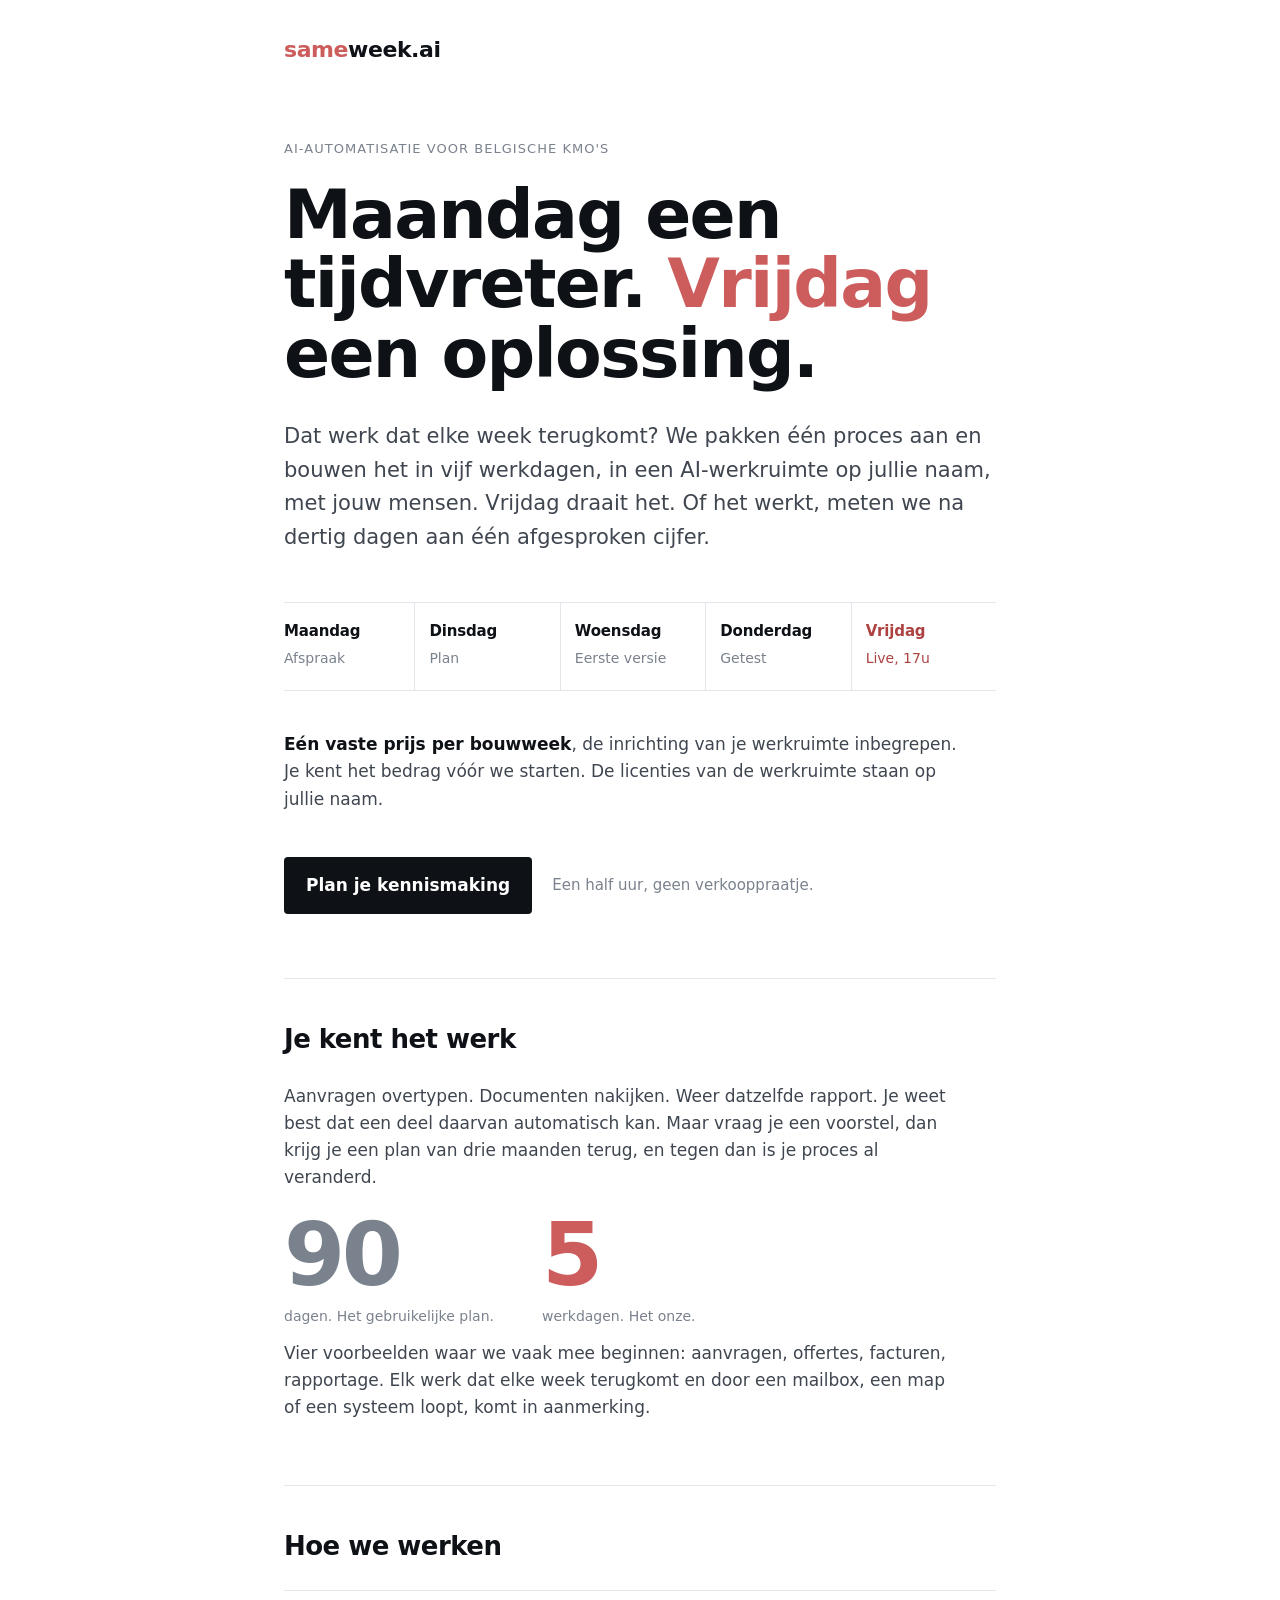
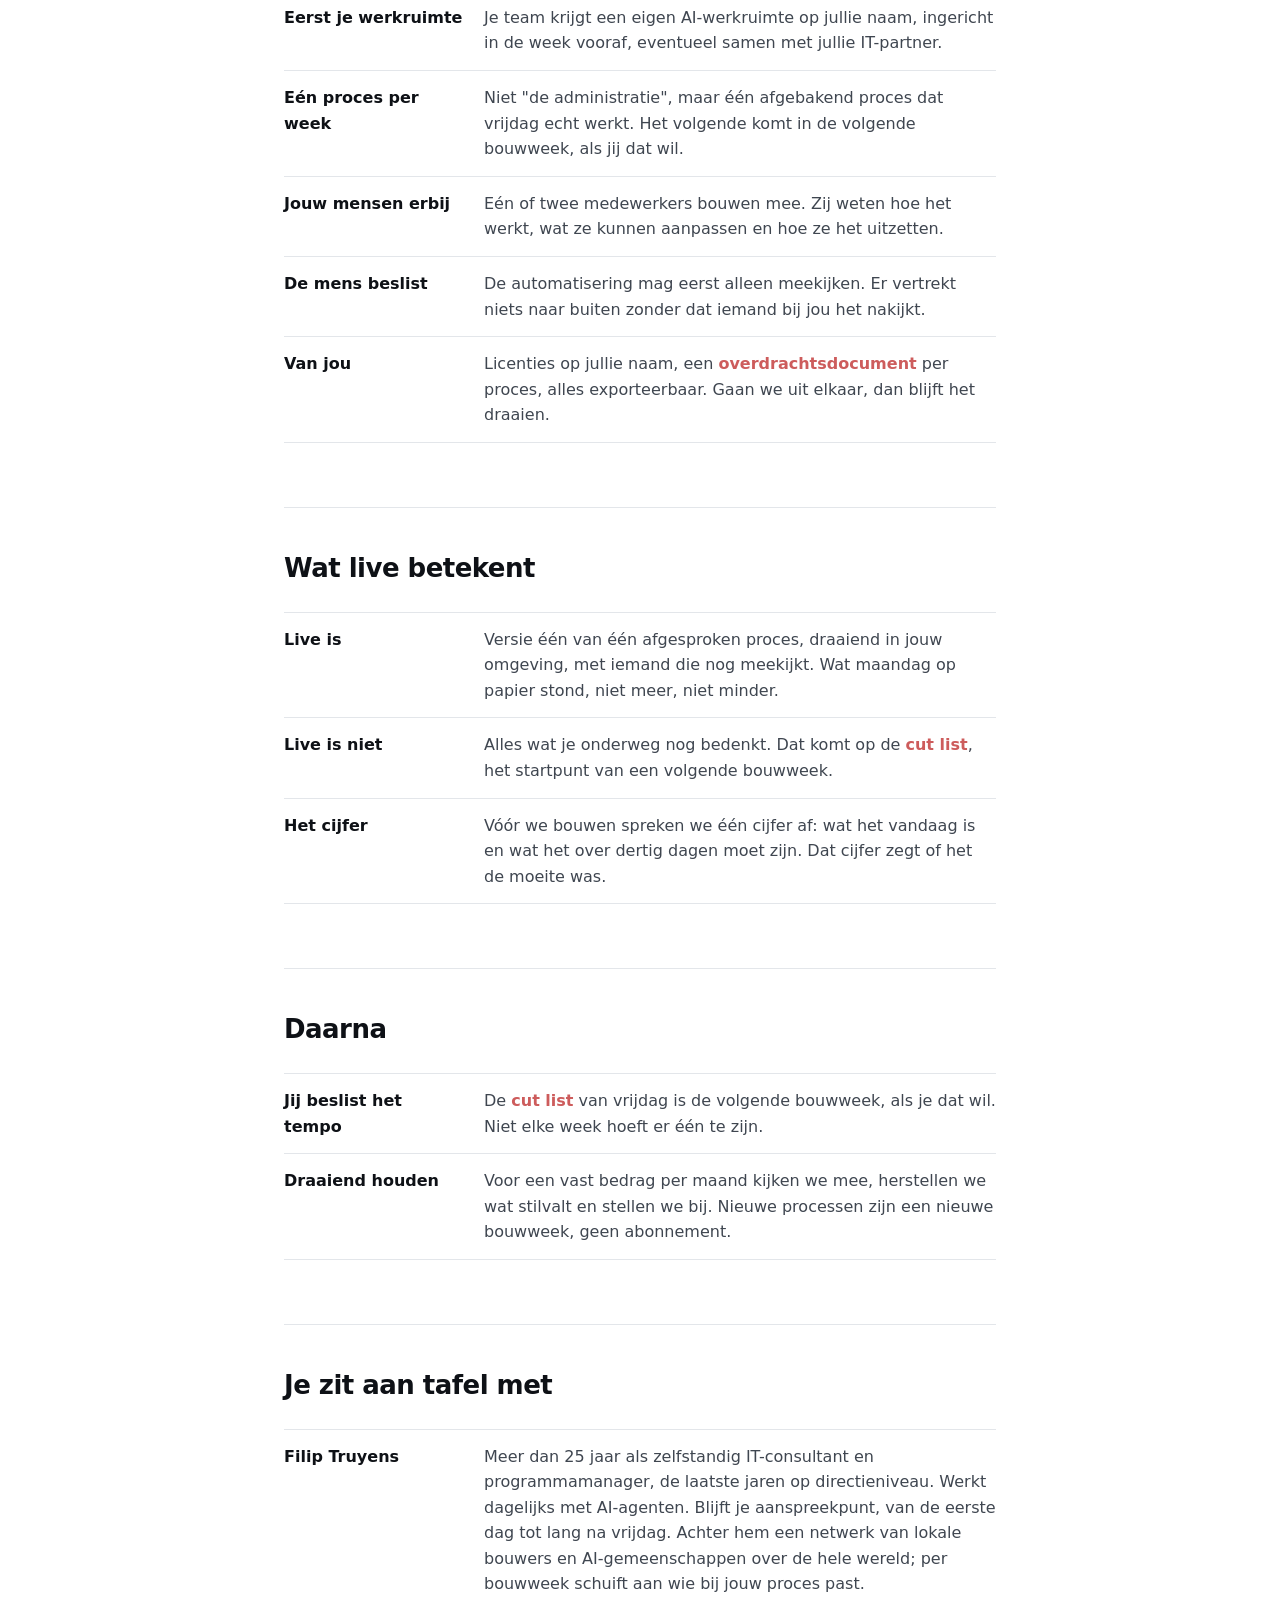
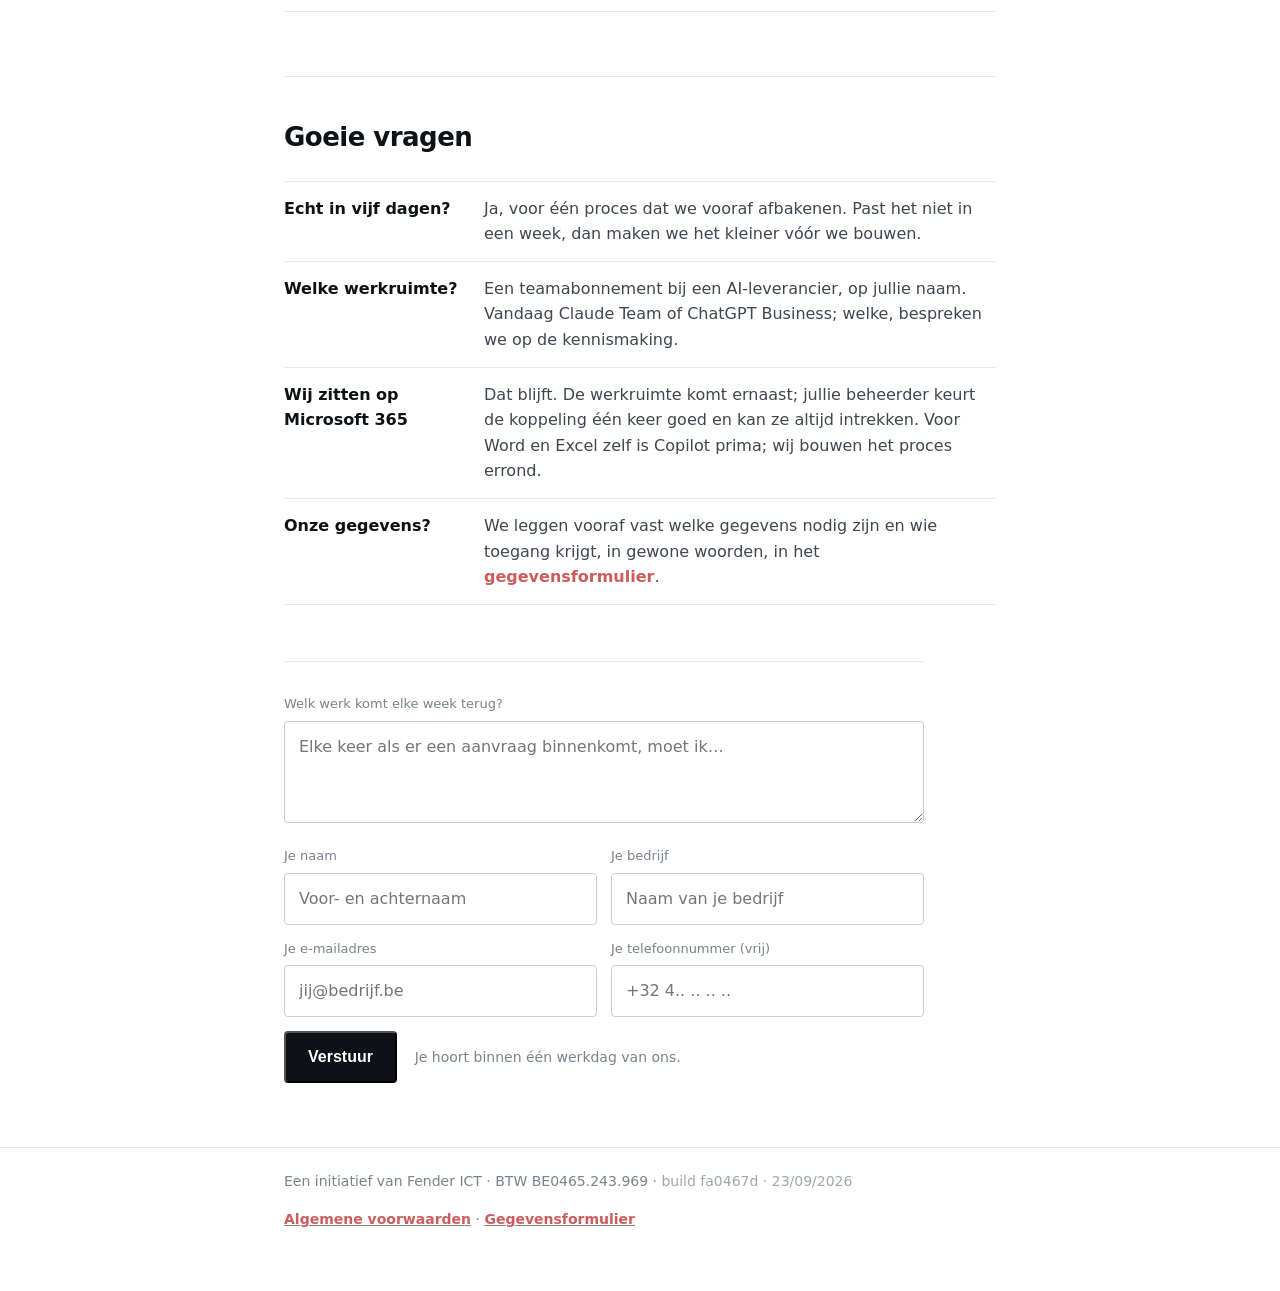
==== commit b8e7256f: "Buildnummer: fa0467d" ====
--- a/index.html
+++ b/index.html
@@ -89,7 +89,7 @@
   </form>
 </div></main>
 <footer><div class="w">
-  <span>Een initiatief van Fender ICT · BTW BE0465.243.969 · <span class="build">build b55d93d+ · 23/09/2026</span></span>
+  <span>Een initiatief van Fender ICT · BTW BE0465.243.969 · <span class="build">build fa0467d · 23/09/2026</span></span>
   <span><a href="voorwaarden.html"><span class="doc">Algemene voorwaarden</span></a> · <a href="gegevens.html"><span class="doc">Gegevensformulier</span></a></span>
 </div></footer>
 </body>
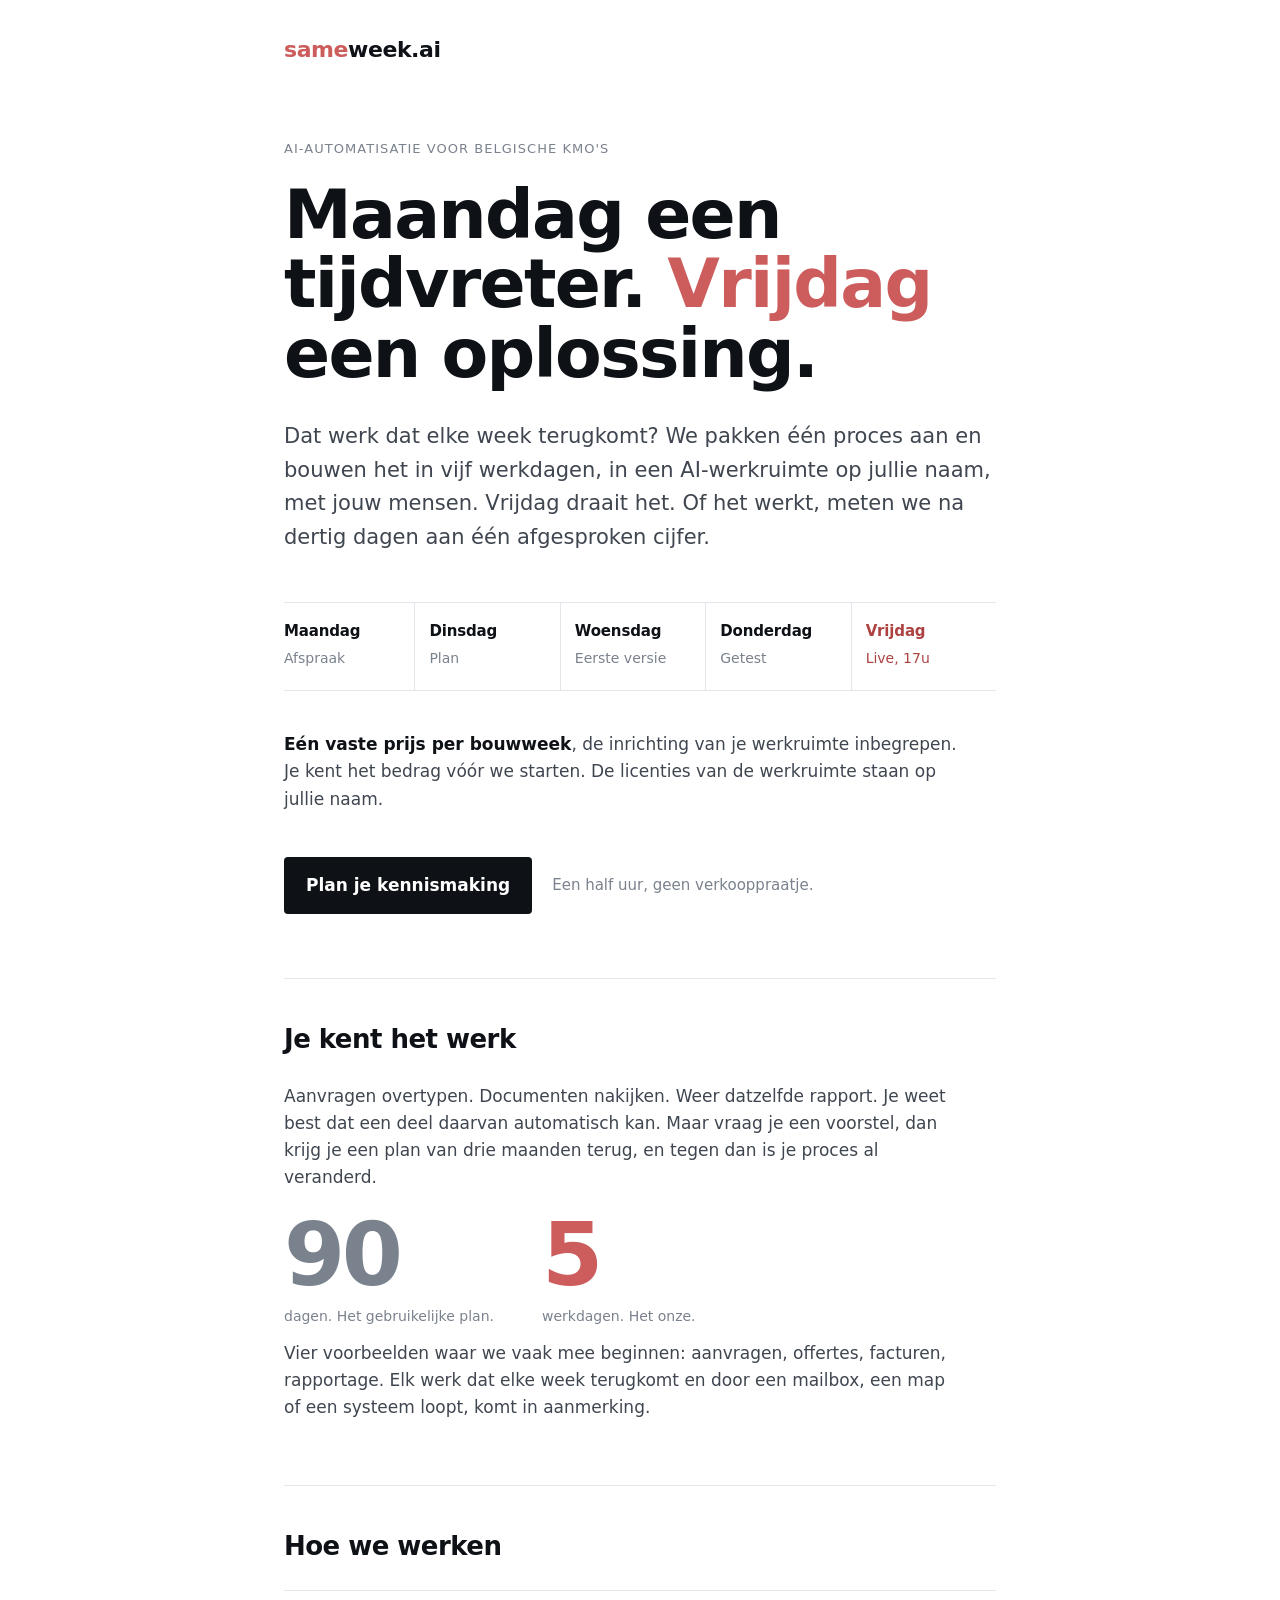
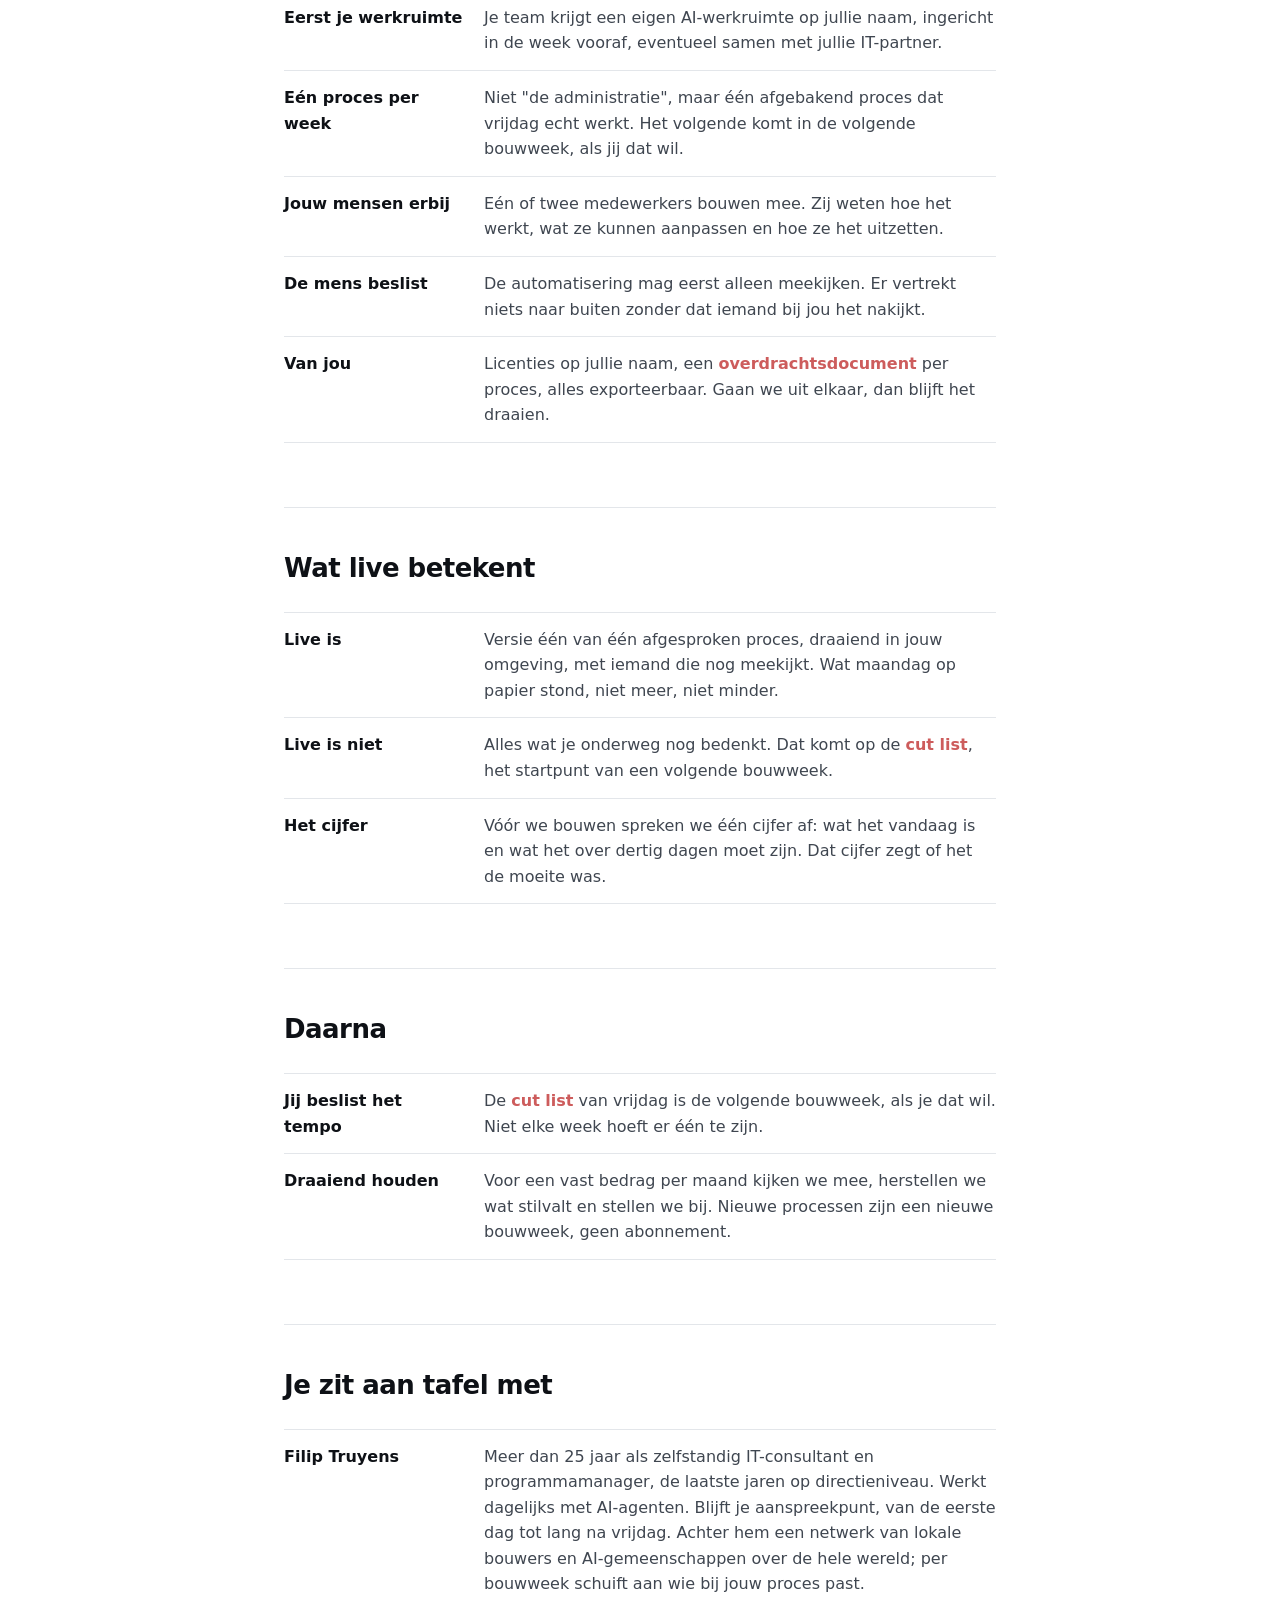
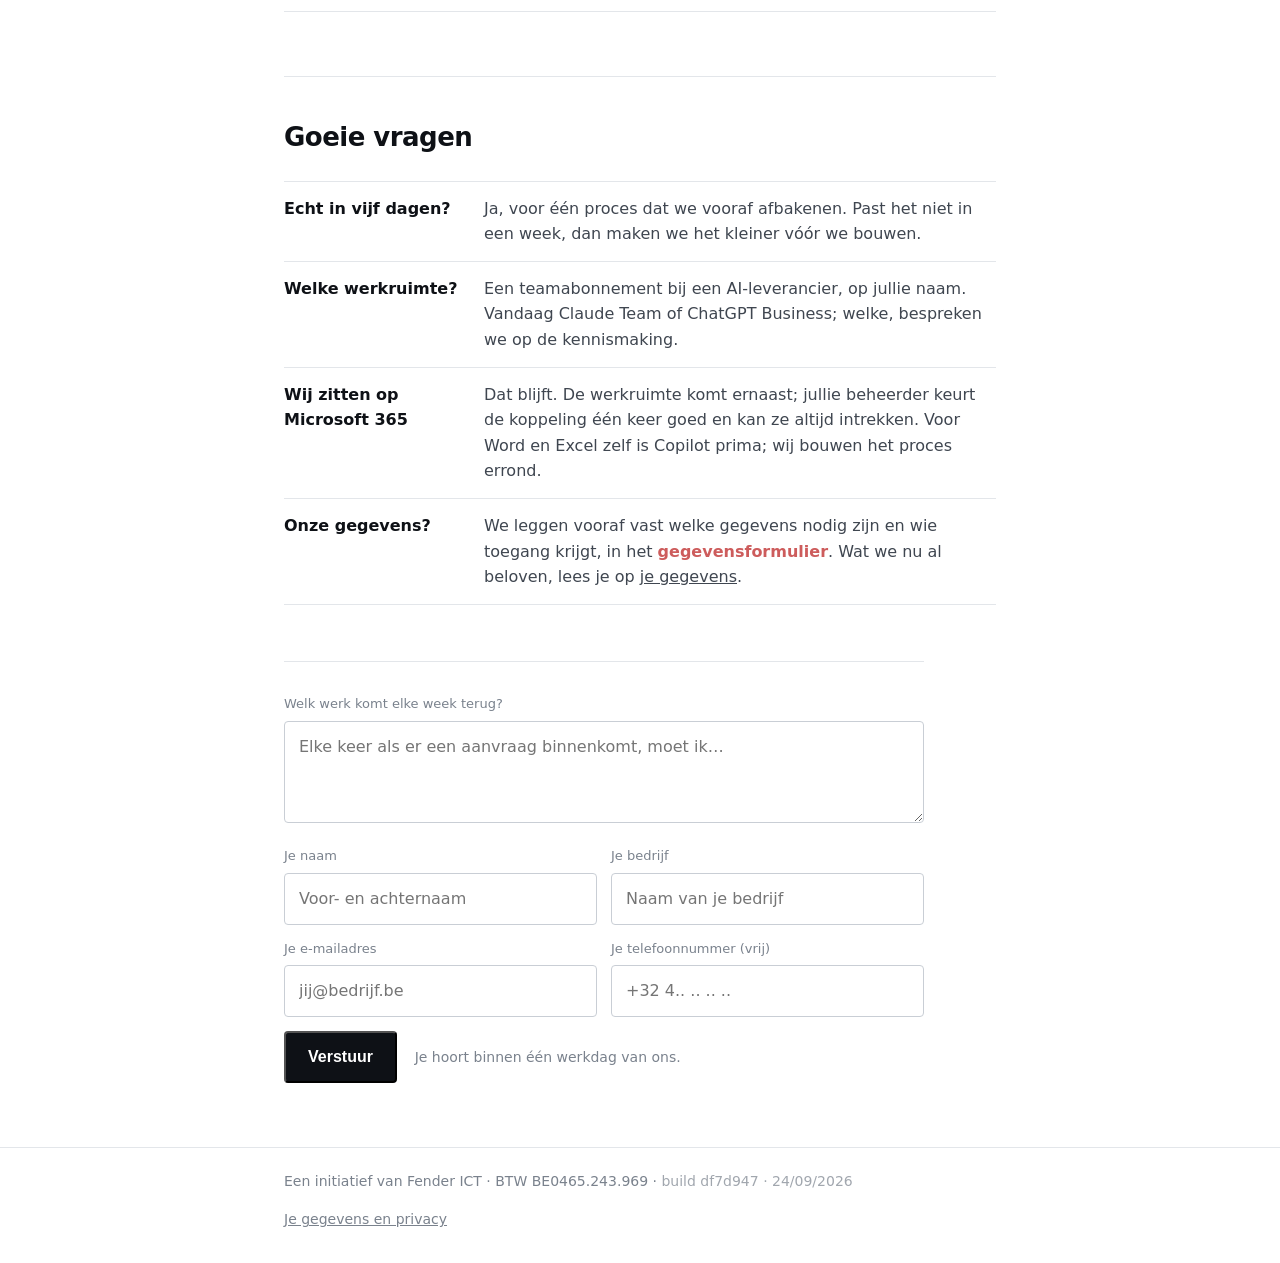
==== commit 1997d13b: "Voorwaarden van de site, gegevenspagina ingekort" ====
--- a/index.html
+++ b/index.html
@@ -71,7 +71,7 @@
     <div><b>Echt in vijf dagen?</b><p>Ja, voor één proces dat we vooraf afbakenen. Past het niet in een week, dan maken we het kleiner vóór we bouwen.</p></div>
     <div><b>Welke werkruimte?</b><p>Een teamabonnement bij een AI-leverancier, op jullie naam. Vandaag Claude Team of ChatGPT Business; welke, bespreken we op de kennismaking.</p></div>
     <div><b>Wij zitten op Microsoft 365</b><p>Dat blijft. De werkruimte komt ernaast; jullie beheerder keurt de koppeling één keer goed en kan ze altijd intrekken. Voor Word en Excel zelf is Copilot prima; wij bouwen het proces errond.</p></div>
-    <div><b>Onze gegevens?</b><p>We leggen vooraf vast welke gegevens nodig zijn en wie toegang krijgt, in gewone woorden, in het <span class="doc">gegevensformulier</span>.</p></div>
+    <div><b>Onze gegevens?</b><p>We leggen vooraf vast welke gegevens nodig zijn en wie toegang krijgt, in het <span class="doc">gegevensformulier</span>. Wat we nu al beloven, lees je op <a href="gegevens.html">je gegevens</a>.</p></div>
   </div></div>
 
   <form id="contact" class="form" action="https://api.web3forms.com/submit" method="POST">
@@ -89,8 +89,8 @@
   </form>
 </div></main>
 <footer><div class="w">
-  <span>Een initiatief van Fender ICT · BTW BE0465.243.969 · <span class="build">build fa0467d · 23/09/2026</span></span>
-  <span><a href="voorwaarden.html"><span class="doc">Algemene voorwaarden</span></a> · <a href="gegevens.html"><span class="doc">Gegevensformulier</span></a></span>
+  <span>Een initiatief van Fender ICT · BTW BE0465.243.969 · <span class="build">build df7d947 · 24/09/2026</span></span>
+  <span><a href="gegevens.html">Je gegevens en privacy</a></span>
 </div></footer>
 </body>
 </html>
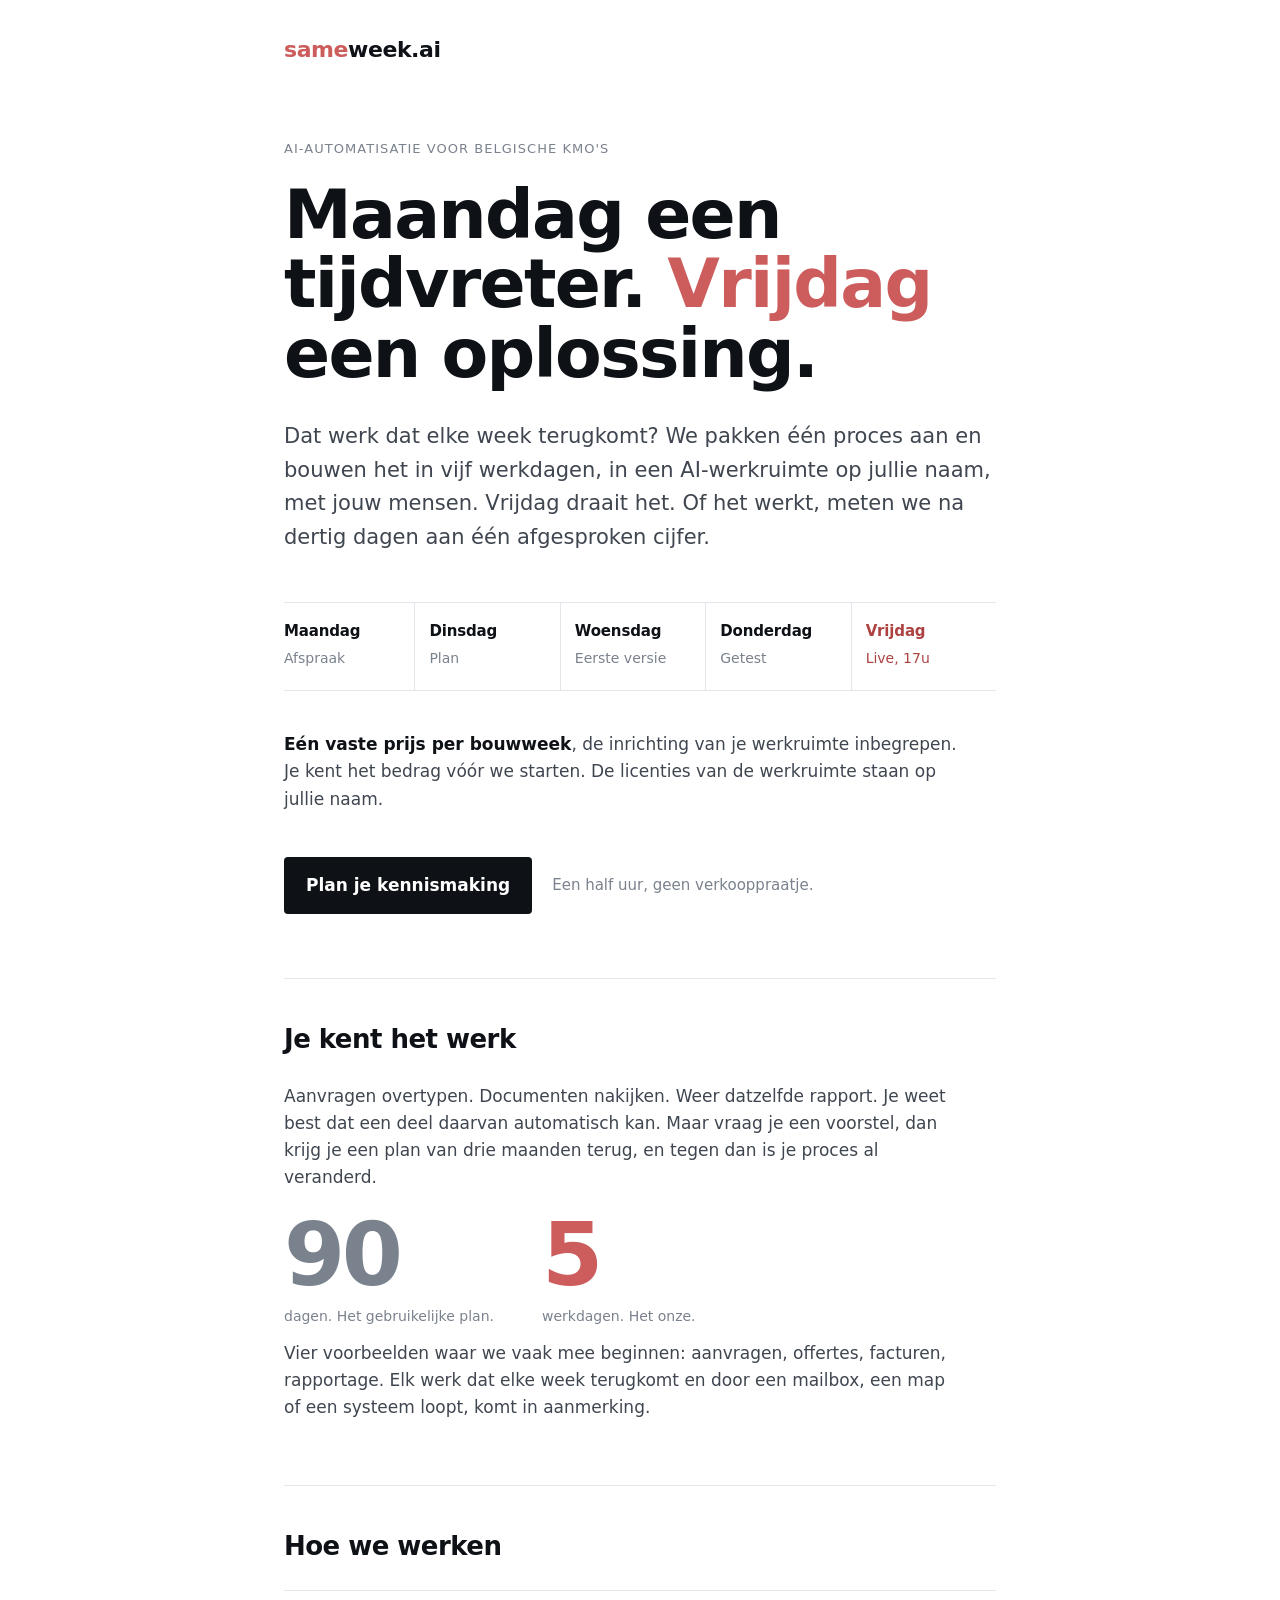
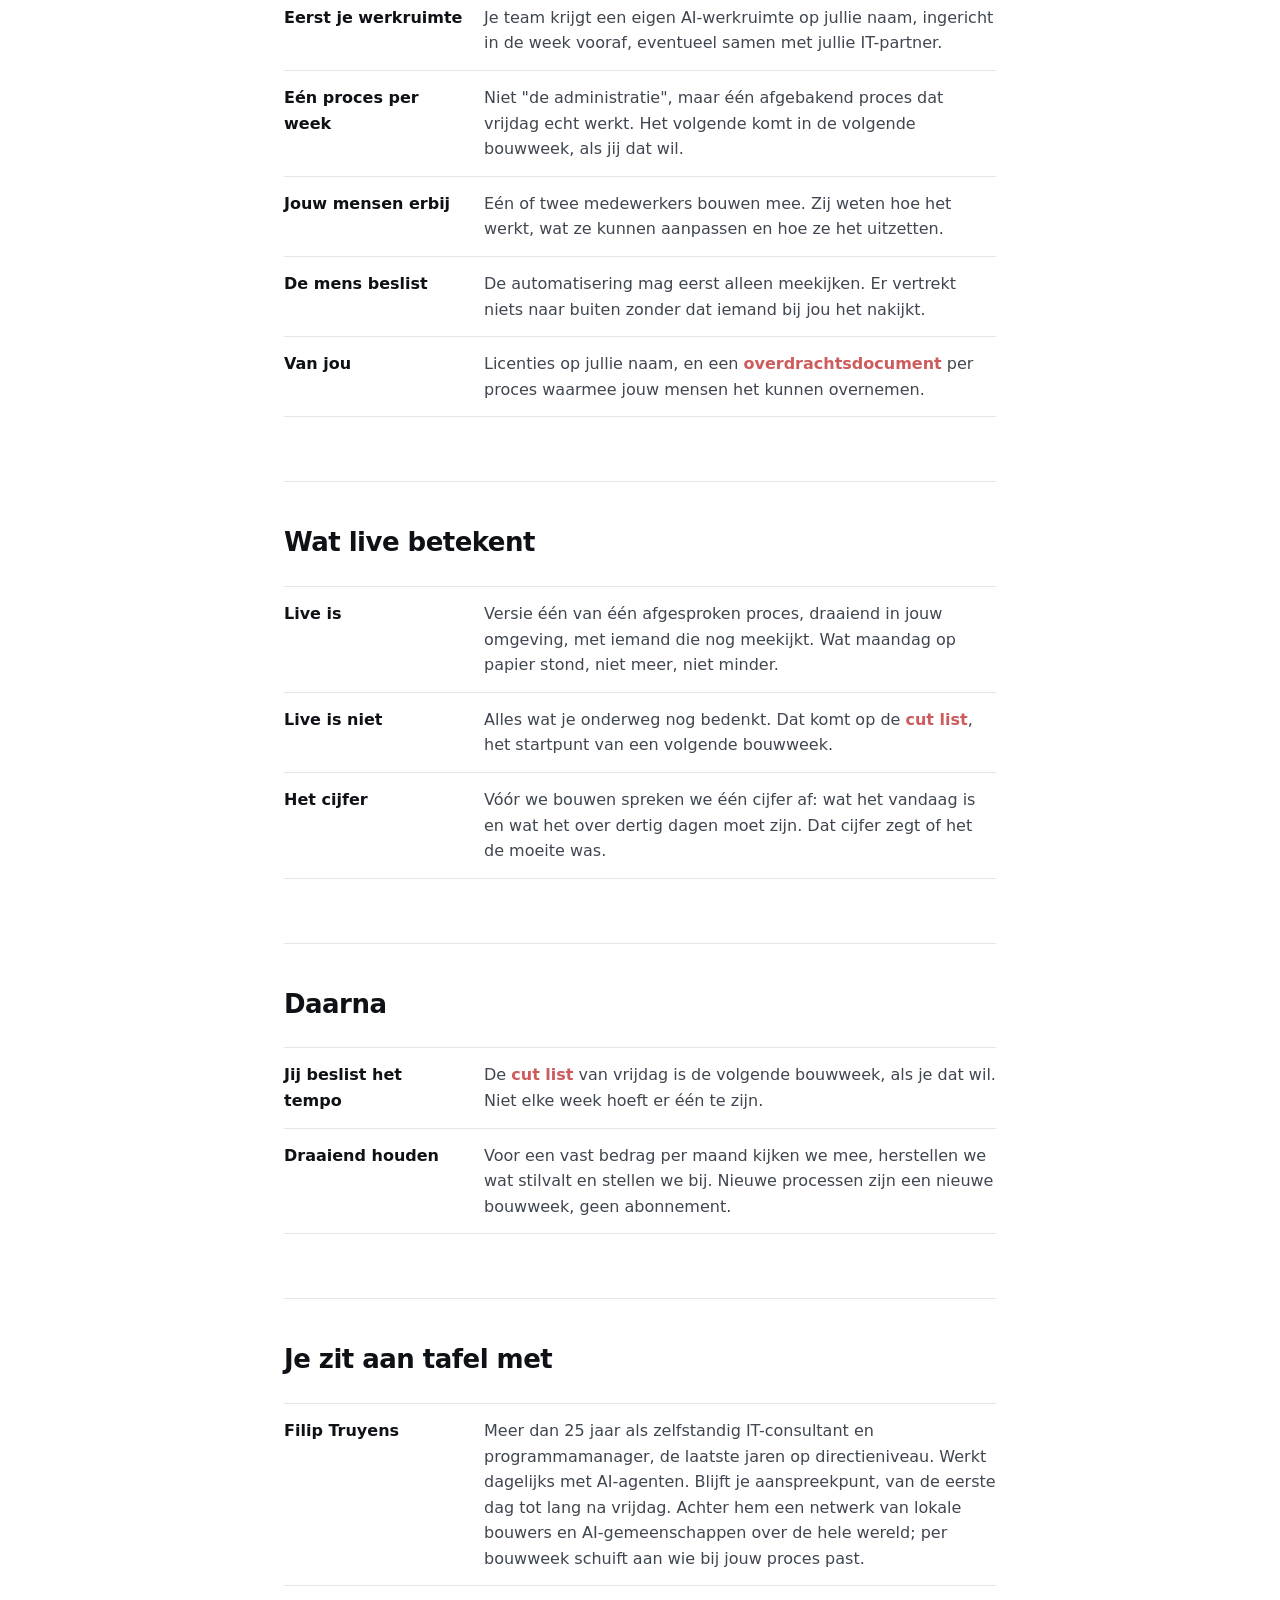
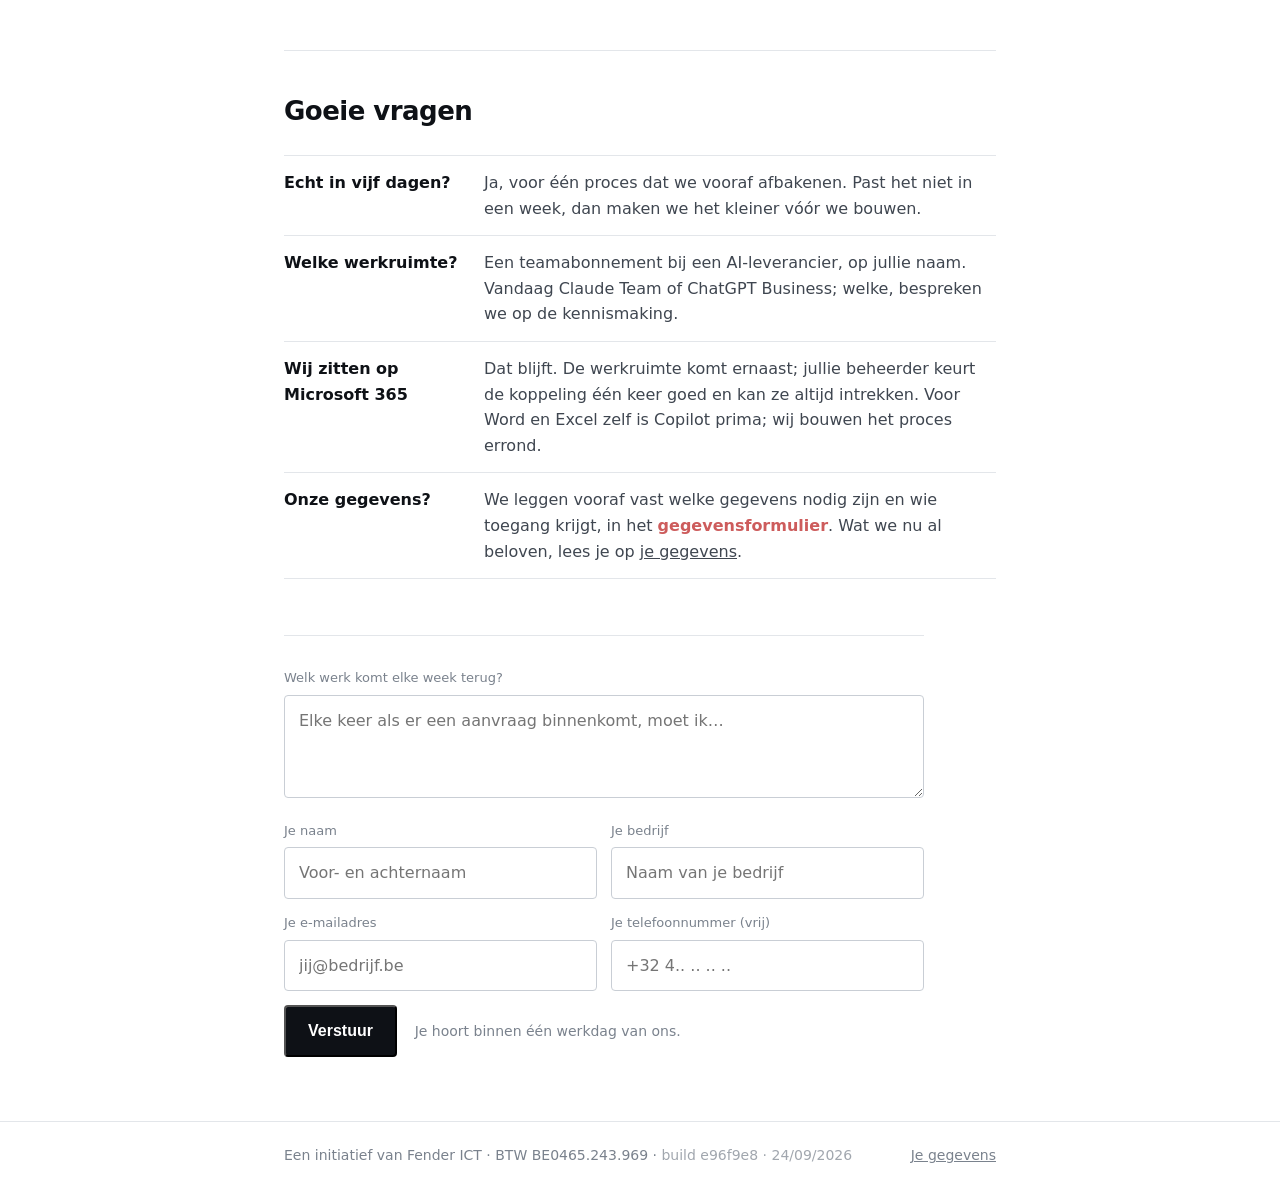
==== commit 48ba1c4a: "Gegevenspagina: beloftes getoetst aan Team-plannen" ====
--- a/index.html
+++ b/index.html
@@ -49,7 +49,7 @@
     <div><b>Eén proces per week</b><p>Niet "de administratie", maar één afgebakend proces dat vrijdag echt werkt. Het volgende komt in de volgende bouwweek, als jij dat wil.</p></div>
     <div><b>Jouw mensen erbij</b><p>Eén of twee medewerkers bouwen mee. Zij weten hoe het werkt, wat ze kunnen aanpassen en hoe ze het uitzetten.</p></div>
     <div><b>De mens beslist</b><p>De automatisering mag eerst alleen meekijken. Er vertrekt niets naar buiten zonder dat iemand bij jou het nakijkt.</p></div>
-    <div><b>Van jou</b><p>Licenties op jullie naam, een <span class="doc">overdrachtsdocument</span> per proces, alles exporteerbaar. Gaan we uit elkaar, dan blijft het draaien.</p></div>
+    <div><b>Van jou</b><p>Licenties op jullie naam, en een <span class="doc">overdrachtsdocument</span> per proces waarmee jouw mensen het kunnen overnemen.</p></div>
   </div></div>
 
   <div class="blok"><h2>Wat live betekent</h2><div class="regels">
@@ -89,8 +89,8 @@
   </form>
 </div></main>
 <footer><div class="w">
-  <span>Een initiatief van Fender ICT · BTW BE0465.243.969 · <span class="build">build df7d947 · 24/09/2026</span></span>
-  <span><a href="gegevens.html">Je gegevens en privacy</a></span>
+  <span>Een initiatief van Fender ICT · BTW BE0465.243.969 · <span class="build">build e96f9e8 · 24/09/2026</span></span>
+  <span><a href="gegevens.html">Je gegevens</a></span>
 </div></footer>
 </body>
 </html>
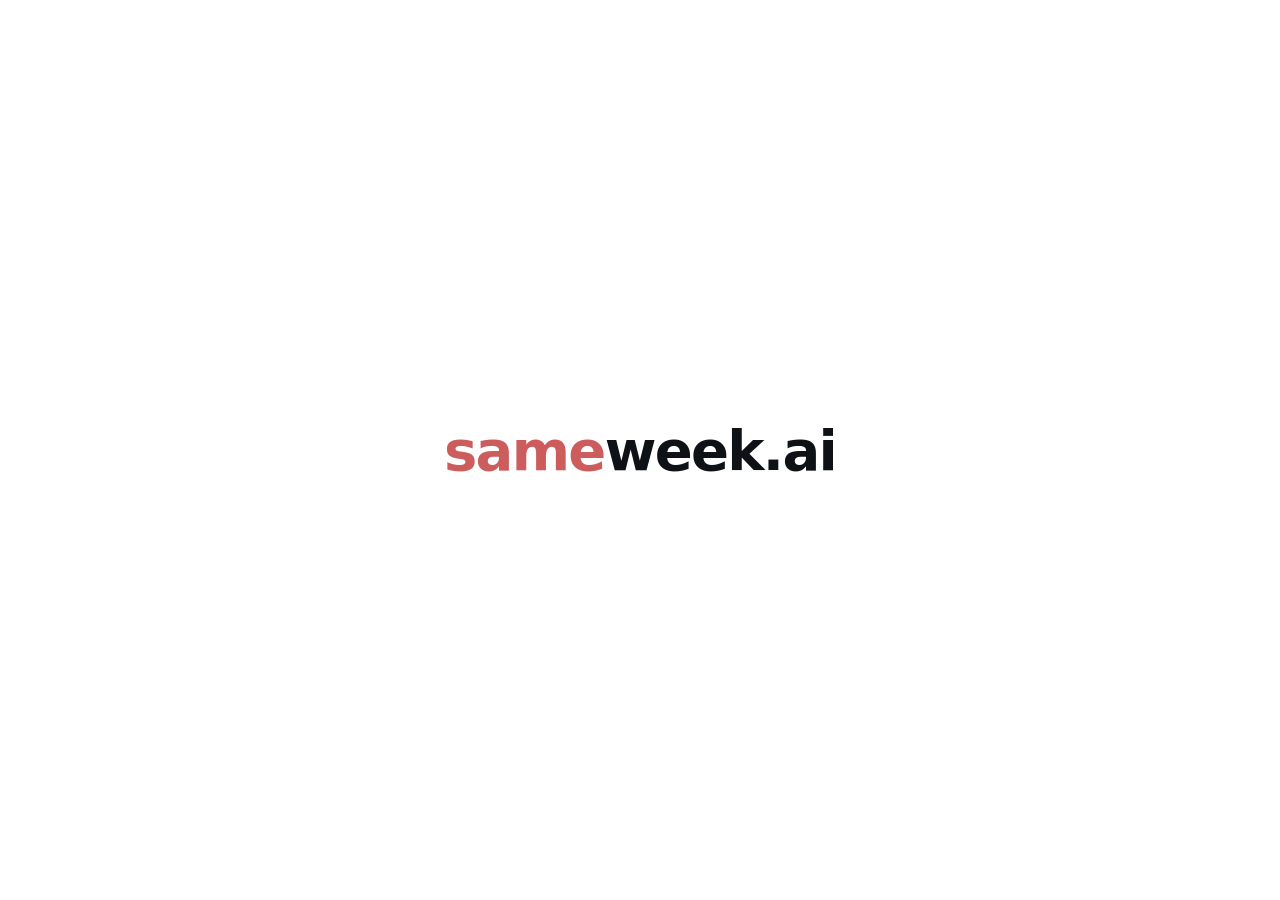
==== commit 83f0a286: "Wachtpagina: enkel het woordmerk" ====
--- a/index.html
+++ b/index.html
@@ -2,95 +2,21 @@
 <html lang="nl">
 <head>
 <meta charset="utf-8">
-<meta name="viewport" content="width=device-width, initial-scale=1, viewport-fit=cover">
-<title>sameweek.ai · Maandag een tijdvreter. Vrijdag een oplossing.</title>
-<meta name="description" content="Eén terugkerend proces minder op je bord. Sameweek.ai bouwt jouw AI-automatisatie in vijf werkdagen, in een AI-werkruimte op jullie naam, met jullie mensen.">
-<meta property="og:type" content="website">
-<meta property="og:site_name" content="sameweek.ai">
-<meta property="og:locale" content="nl_BE">
-<meta property="og:url" content="https://sameweek.ai/">
-<meta property="og:title" content="Maandag een tijdvreter. Vrijdag een oplossing.">
-<meta property="og:description" content="Eén terugkerend proces minder op je bord. Sameweek.ai bouwt jouw AI-automatisatie in vijf werkdagen, in een AI-werkruimte op jullie naam, met jullie mensen.">
-<meta property="og:image" content="https://sameweek.ai/og.jpg">
-<meta property="og:image:width" content="1200">
-<meta property="og:image:height" content="630">
-<meta property="og:image:alt" content="sameweek.ai: Maandag een tijdvreter. Vrijdag een oplossing.">
-<meta name="twitter:card" content="summary_large_image">
-<link rel="icon" href="data:image/svg+xml,<svg xmlns='http://www.w3.org/2000/svg' viewBox='0 0 32 32'><rect width='32' height='32' rx='6' fill='%230E1116'/><rect x='8' y='8' width='16' height='16' fill='%23D42B2B'/></svg>">
-<link rel="stylesheet" href="stijl.css">
+<meta name="viewport" content="width=device-width, initial-scale=1">
+<meta name="robots" content="noindex">
+<title>sameweek.ai</title>
+<link rel="icon" href="data:image/svg+xml,<svg xmlns='http://www.w3.org/2000/svg' viewBox='0 0 32 32'><rect width='32' height='32' rx='6' fill='%230E1116'/><rect x='8' y='8' width='16' height='16' fill='%23CD5C5C'/></svg>">
+<style>
+:root{--grond:#fff;--inkt:#0E1116;--inkt-3:#7A828D;--rood:#CD5C5C}
+@media (prefers-color-scheme:dark){:root{--grond:#0E1116;--inkt:#F5F6F8;--inkt-3:#9AA1AB}}
+html,body{height:100%;margin:0}
+body{background:var(--grond);color:var(--inkt);font-family:"Instrument Sans",Inter,system-ui,-apple-system,"Segoe UI",sans-serif;display:flex;align-items:center;justify-content:center;padding:0 16px}
+main{text-align:center}
+.merk{font-weight:700;font-size:clamp(32px,7vw,56px);letter-spacing:-0.03em;margin:0}
+.merk b{color:var(--rood)}
+</style>
 </head>
 <body>
-<header><div class="w"><a class="merk" href="/"><b>same</b>week.ai</a></div></header>
-<main><div class="w">
-  <p class="eyebrow">AI-automatisatie voor Belgische kmo's</p>
-  <h1>Maandag een tijdvreter. <em>Vrijdag</em> een oplossing.</h1>
-  <p class="lede">Dat werk dat elke week terugkomt? We pakken één proces aan en bouwen het in vijf werkdagen, in een AI-werkruimte op jullie naam, met jouw mensen. Vrijdag draait het. Of het werkt, meten we na dertig dagen aan één afgesproken cijfer.</p>
-
-  <div class="week">
-    <div><b>Maandag</b><span>Afspraak</span></div>
-    <div><b>Dinsdag</b><span>Plan</span></div>
-    <div><b>Woensdag</b><span>Eerste versie</span></div>
-    <div><b>Donderdag</b><span>Getest</span></div>
-    <div><b>Vrijdag</b><span>Live, 17u</span></div>
-  </div>
-
-  <p class="prijs"><b>Eén vaste prijs per bouwweek</b>, de inrichting van je werkruimte inbegrepen. Je kent het bedrag vóór we starten. De licenties van de werkruimte staan op jullie naam.</p>
-
-  <div class="acties"><a class="knop" href="#contact">Plan je kennismaking</a><small>Een half uur, geen verkooppraatje.</small></div>
-
-  <div class="blok"><h2>Je kent het werk</h2>
-    <p class="tekst">Aanvragen overtypen. Documenten nakijken. Weer datzelfde rapport. Je weet best dat een deel daarvan automatisch kan. Maar vraag je een voorstel, dan krijg je een plan van drie maanden terug, en tegen dan is je proces al veranderd.</p>
-    <div class="cijfers"><div><span class="n hol">90</span><small>dagen. Het gebruikelijke plan.</small></div><div><span class="n rood">5</span><small>werkdagen. Het onze.</small></div></div>
-    <p class="tekst">Vier voorbeelden waar we vaak mee beginnen: aanvragen, offertes, facturen, rapportage. Elk werk dat elke week terugkomt en door een mailbox, een map of een systeem loopt, komt in aanmerking.</p>
-  </div>
-
-  <div class="blok"><h2>Hoe we werken</h2><div class="regels">
-    <div><b>Eerst je werkruimte</b><p>Je team krijgt een eigen AI-werkruimte op jullie naam, ingericht in de week vooraf, eventueel samen met jullie IT-partner.</p></div>
-    <div><b>Eén proces per week</b><p>Niet "de administratie", maar één afgebakend proces dat vrijdag echt werkt. Het volgende komt in de volgende bouwweek, als jij dat wil.</p></div>
-    <div><b>Jouw mensen erbij</b><p>Eén of twee medewerkers bouwen mee. Zij weten hoe het werkt, wat ze kunnen aanpassen en hoe ze het uitzetten.</p></div>
-    <div><b>De mens beslist</b><p>De automatisering mag eerst alleen meekijken. Er vertrekt niets naar buiten zonder dat iemand bij jou het nakijkt.</p></div>
-    <div><b>Van jou</b><p>Licenties op jullie naam, en een <span class="doc">overdrachtsdocument</span> per proces waarmee jouw mensen het kunnen overnemen.</p></div>
-  </div></div>
-
-  <div class="blok"><h2>Wat live betekent</h2><div class="regels">
-    <div><b>Live is</b><p>Versie één van één afgesproken proces, draaiend in jouw omgeving, met iemand die nog meekijkt. Wat maandag op papier stond, niet meer, niet minder.</p></div>
-    <div><b>Live is niet</b><p>Alles wat je onderweg nog bedenkt. Dat komt op de <span class="doc">cut list</span>, het startpunt van een volgende bouwweek.</p></div>
-    <div><b>Het cijfer</b><p>Vóór we bouwen spreken we één cijfer af: wat het vandaag is en wat het over dertig dagen moet zijn. Dat cijfer zegt of het de moeite was.</p></div>
-  </div></div>
-
-  <div class="blok"><h2>Daarna</h2><div class="regels">
-    <div><b>Jij beslist het tempo</b><p>De <span class="doc">cut list</span> van vrijdag is de volgende bouwweek, als je dat wil. Niet elke week hoeft er één te zijn.</p></div>
-    <div><b>Draaiend houden</b><p>Voor een vast bedrag per maand kijken we mee, herstellen we wat stilvalt en stellen we bij. Nieuwe processen zijn een nieuwe bouwweek, geen abonnement.</p></div>
-  </div></div>
-
-  <div class="blok"><h2>Je zit aan tafel met</h2><div class="wie">
-    <b>Filip Truyens</b><p>Meer dan 25 jaar als zelfstandig IT-consultant en programmamanager, de laatste jaren op directieniveau. Werkt dagelijks met AI-agenten. Blijft je aanspreekpunt, van de eerste dag tot lang na vrijdag. Achter hem een netwerk van lokale bouwers en AI-gemeenschappen over de hele wereld; per bouwweek schuift aan wie bij jouw proces past.</p>
-  </div></div>
-
-  <div class="blok"><h2>Goeie vragen</h2><div class="regels">
-    <div><b>Echt in vijf dagen?</b><p>Ja, voor één proces dat we vooraf afbakenen. Past het niet in een week, dan maken we het kleiner vóór we bouwen.</p></div>
-    <div><b>Welke werkruimte?</b><p>Een teamabonnement bij een AI-leverancier, op jullie naam. Vandaag Claude Team of ChatGPT Business; welke, bespreken we op de kennismaking.</p></div>
-    <div><b>Wij zitten op Microsoft 365</b><p>Dat blijft. De werkruimte komt ernaast; jullie beheerder keurt de koppeling één keer goed en kan ze altijd intrekken. Voor Word en Excel zelf is Copilot prima; wij bouwen het proces errond.</p></div>
-    <div><b>Onze gegevens?</b><p>We leggen vooraf vast welke gegevens nodig zijn en wie toegang krijgt, in het <span class="doc">gegevensformulier</span>. Wat we nu al beloven, lees je op <a href="gegevens.html">je gegevens</a>.</p></div>
-  </div></div>
-
-  <form id="contact" class="form" action="https://api.web3forms.com/submit" method="POST">
-    <input type="hidden" name="access_key" value="3425cfd3-c807-4df4-b773-1aff9d4e64c7">
-    <input type="hidden" name="subject" value="Kennismaking sameweek.ai">
-    <input type="hidden" name="from_name" value="sameweek.ai">
-    <input type="hidden" name="redirect" value="https://sameweek.ai/bedankt.html">
-    <input type="checkbox" name="botcheck" tabindex="-1" autocomplete="off" aria-hidden="true" style="position:absolute;left:-9999px;width:1px;height:1px;opacity:0">
-    <div class="vol"><label for="proces">Welk werk komt elke week terug?</label><textarea id="proces" name="proces" rows="3" required placeholder="Elke keer als er een aanvraag binnenkomt, moet ik…"></textarea></div>
-    <div><label for="naam">Je naam</label><input id="naam" type="text" name="naam" autocomplete="name" required placeholder="Voor- en achternaam"></div>
-    <div><label for="bedrijf">Je bedrijf</label><input id="bedrijf" type="text" name="bedrijf" autocomplete="organization" required placeholder="Naam van je bedrijf"></div>
-    <div><label for="email">Je e-mailadres</label><input id="email" type="email" name="email" autocomplete="email" required placeholder="jij@bedrijf.be"></div>
-    <div><label for="telefoon">Je telefoonnummer (vrij)</label><input id="telefoon" type="tel" name="telefoon" autocomplete="tel" inputmode="tel" placeholder="+32 4.. .. .. .."></div>
-    <div class="vol"><button class="knop" type="submit">Verstuur</button> <small style="color:var(--inkt-3);font-size:14px;margin-left:12px">Je hoort binnen één werkdag van ons.</small></div>
-  </form>
-</div></main>
-<footer><div class="w">
-  <span>Een initiatief van Fender ICT · BTW BE0465.243.969 · <span class="build">build e96f9e8 · 24/09/2026</span></span>
-  <span><a href="gegevens.html">Je gegevens</a></span>
-</div></footer>
+<main><h1 class="merk"><b>same</b>week.ai</h1></main>
 </body>
 </html>
